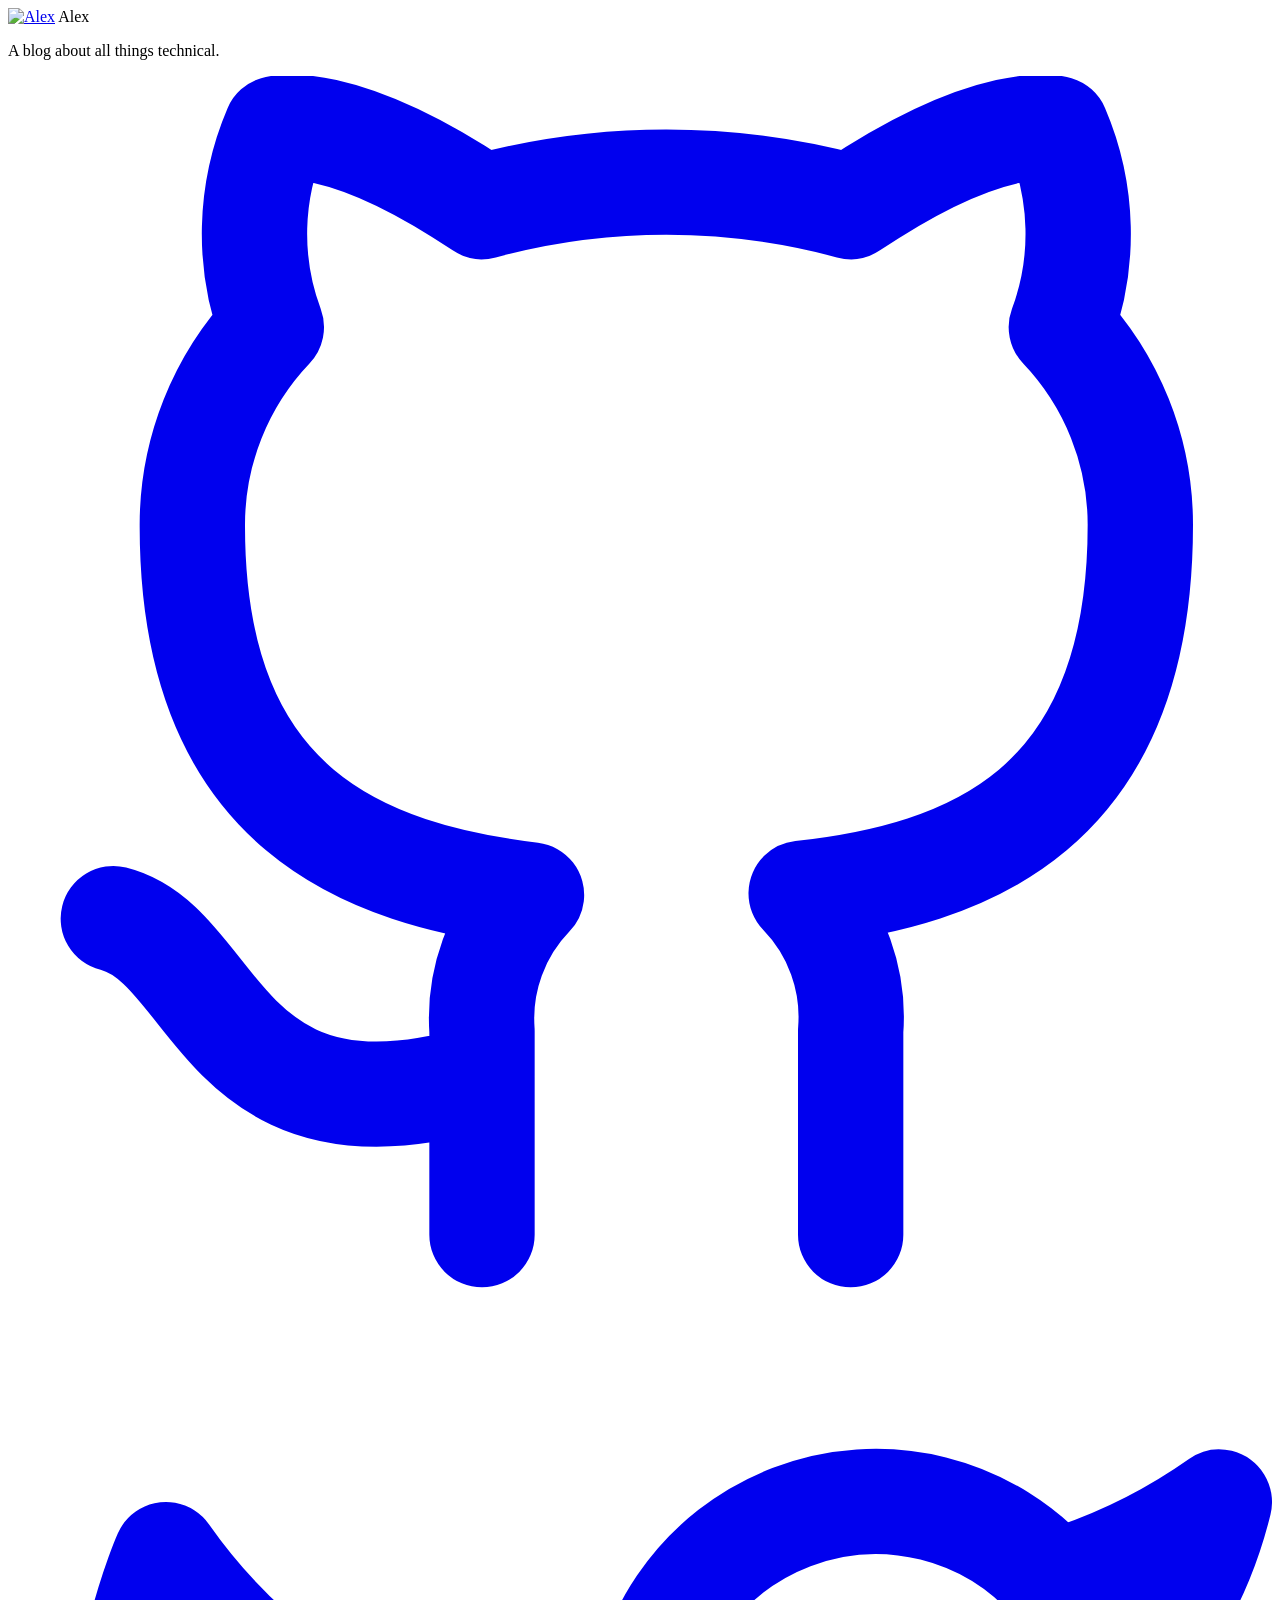
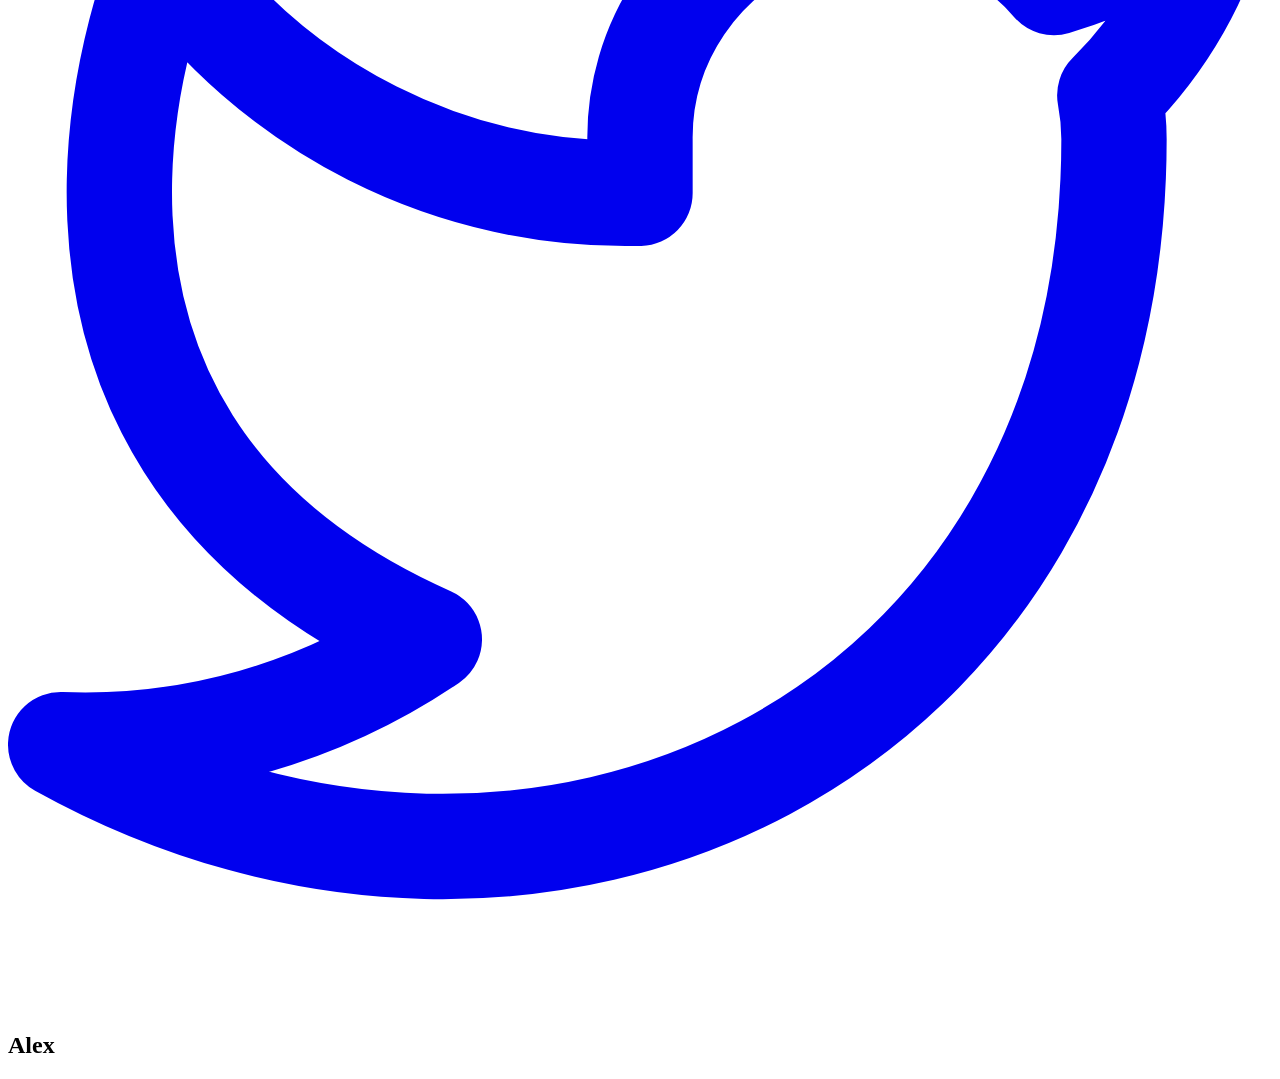
==== index.html @ f89ba3de "deploy: bad6c154f565869f0625f0997c9f96395656a5cb" ====
<!doctype html><html lang=en-us><head><title>Alex</title>
<link rel="shortcut icon" href=/favicon.ico><meta charset=utf-8><meta name=generator content="Hugo 0.136.2"><meta name=viewport content="width=device-width,initial-scale=1"><meta name=author content="Alex"><meta name=description content="A blog about all things technical."><link rel=stylesheet href=/content/css/main.min.5b1fcc8902588589c4767187402a3c29f8b8d7a6fdef6d9f8f77045bb0d14fee.css><link rel=alternate type=application/rss+xml href=https://alexandrahollins.github.io/content/index.xml title=Alex><meta name=twitter:card content="summary"><meta name=twitter:title content="Alex"><meta name=twitter:description content="A blog about all things technical."><meta property="og:url" content="https://alexandrahollins.github.io/content/"><meta property="og:site_name" content="Alex"><meta property="og:title" content="Alex"><meta property="og:description" content="A blog about all things technical."><meta property="og:locale" content="en_us"><meta property="og:type" content="website"></head><body><header class=app-header><a href=https://alexandrahollins.github.io/content/><img class=app-header-avatar src=/content/avatar.jpg alt=Alex></a>
<span class=app-header-title>Alex</span><p>A blog about all things technical.</p><div class=app-header-social><a href=https://github.com/... target=_blank rel="noreferrer noopener me"><svg class="icon icon-github" viewBox="0 0 24 24" fill="none" stroke="currentcolor" stroke-width="2" stroke-linecap="round" stroke-linejoin="round"><title>github</title><path d="M9 19c-5 1.5-5-2.5-7-3m14 6v-3.87a3.37 3.37.0 00-.94-2.61c3.14-.35 6.44-1.54 6.44-7A5.44 5.44.0 0020 4.77 5.07 5.07.0 0019.91 1S18.73.65 16 2.48a13.38 13.38.0 00-7 0C6.27.65 5.09 1 5.09 1A5.07 5.07.0 005 4.77 5.44 5.44.0 003.5 8.55c0 5.42 3.3 6.61 6.44 7A3.37 3.37.0 009 18.13V22"/></svg>
</a><a href=https://twitter.com/... target=_blank rel="noreferrer noopener me"><svg class="icon icon-twitter" viewBox="0 0 24 24" fill="none" stroke="currentcolor" stroke-width="2" stroke-linecap="round" stroke-linejoin="round"><title>twitter</title><path d="M23 3a10.9 10.9.0 01-3.14 1.53 4.48 4.48.0 00-7.86 3v1A10.66 10.66.0 013 4s-4 9 5 13a11.64 11.64.0 01-7 2c9 5 20 0 20-11.5a4.5 4.5.0 00-.08-.83A7.72 7.72.0 0023 3z"/></svg></a></div></header><main class=app-container><article><h1>Alex</h1><ul class=posts-list></ul></article></main></body></html>
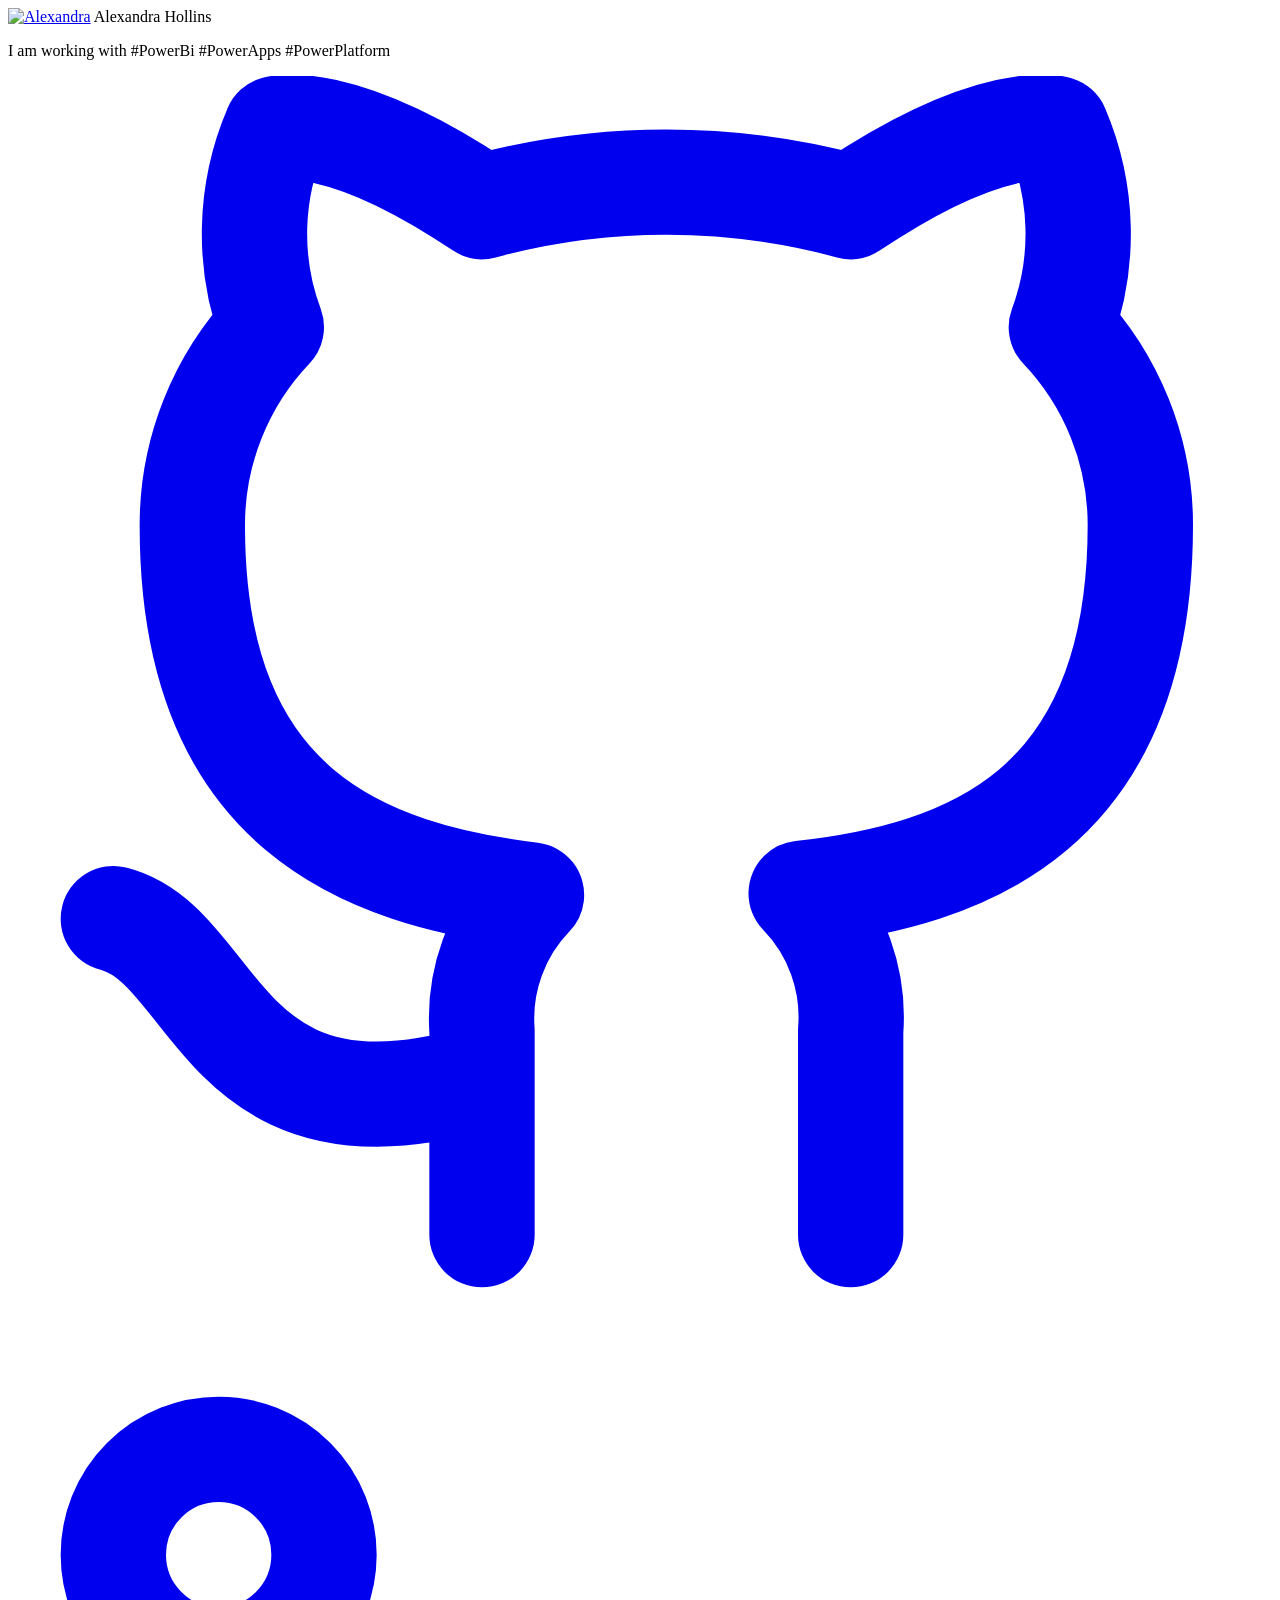
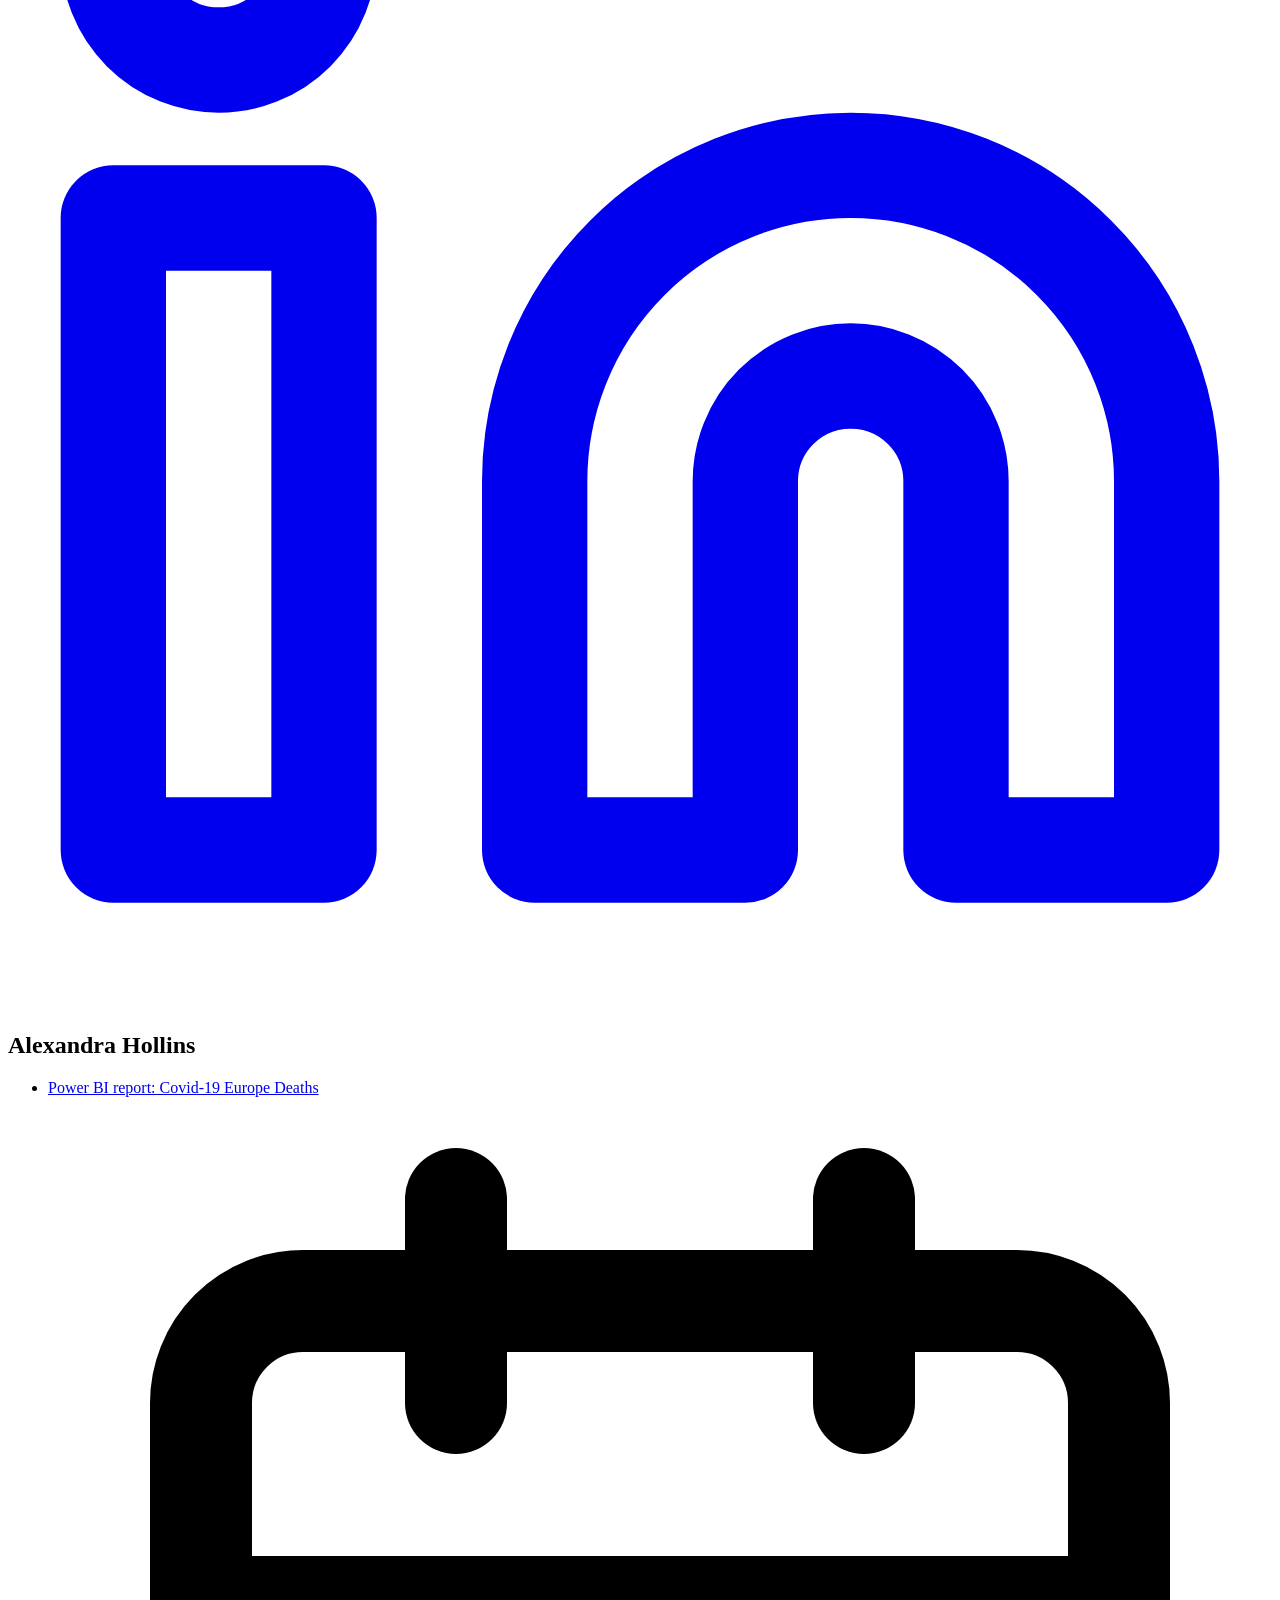
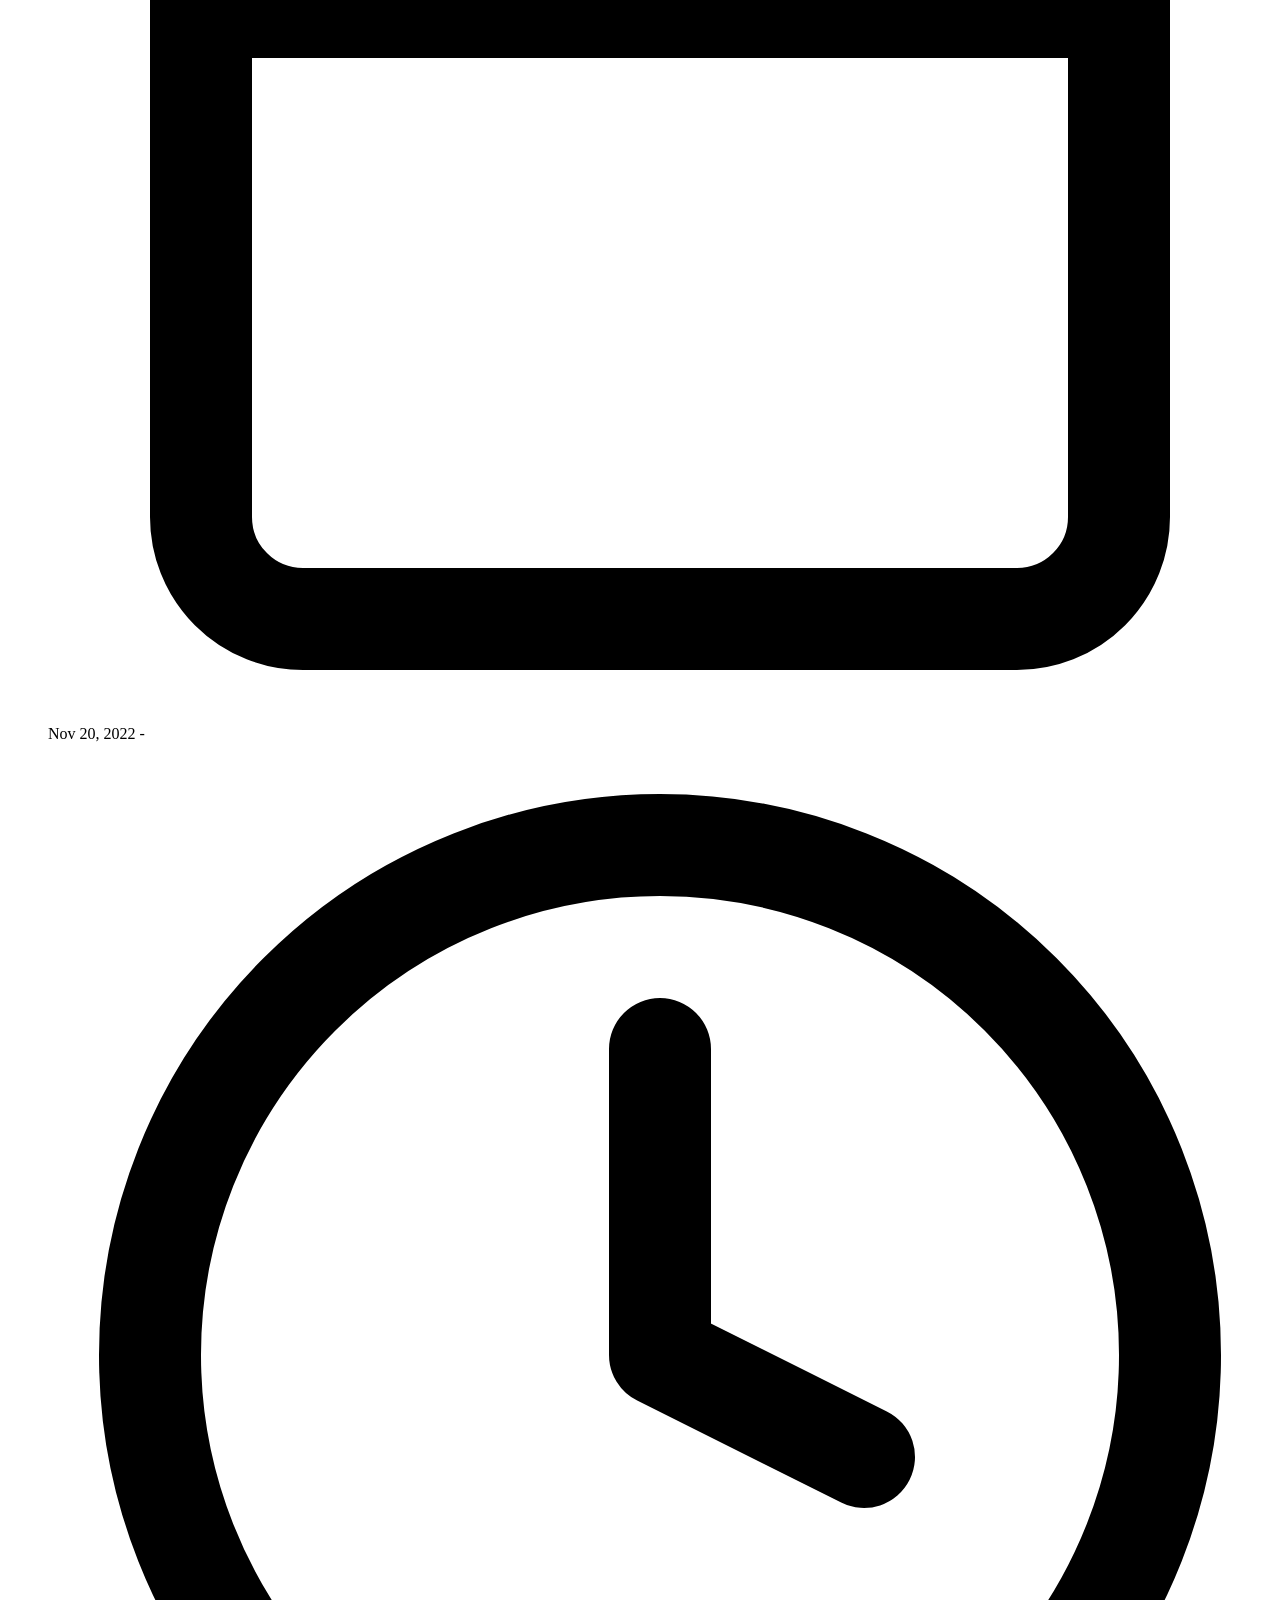
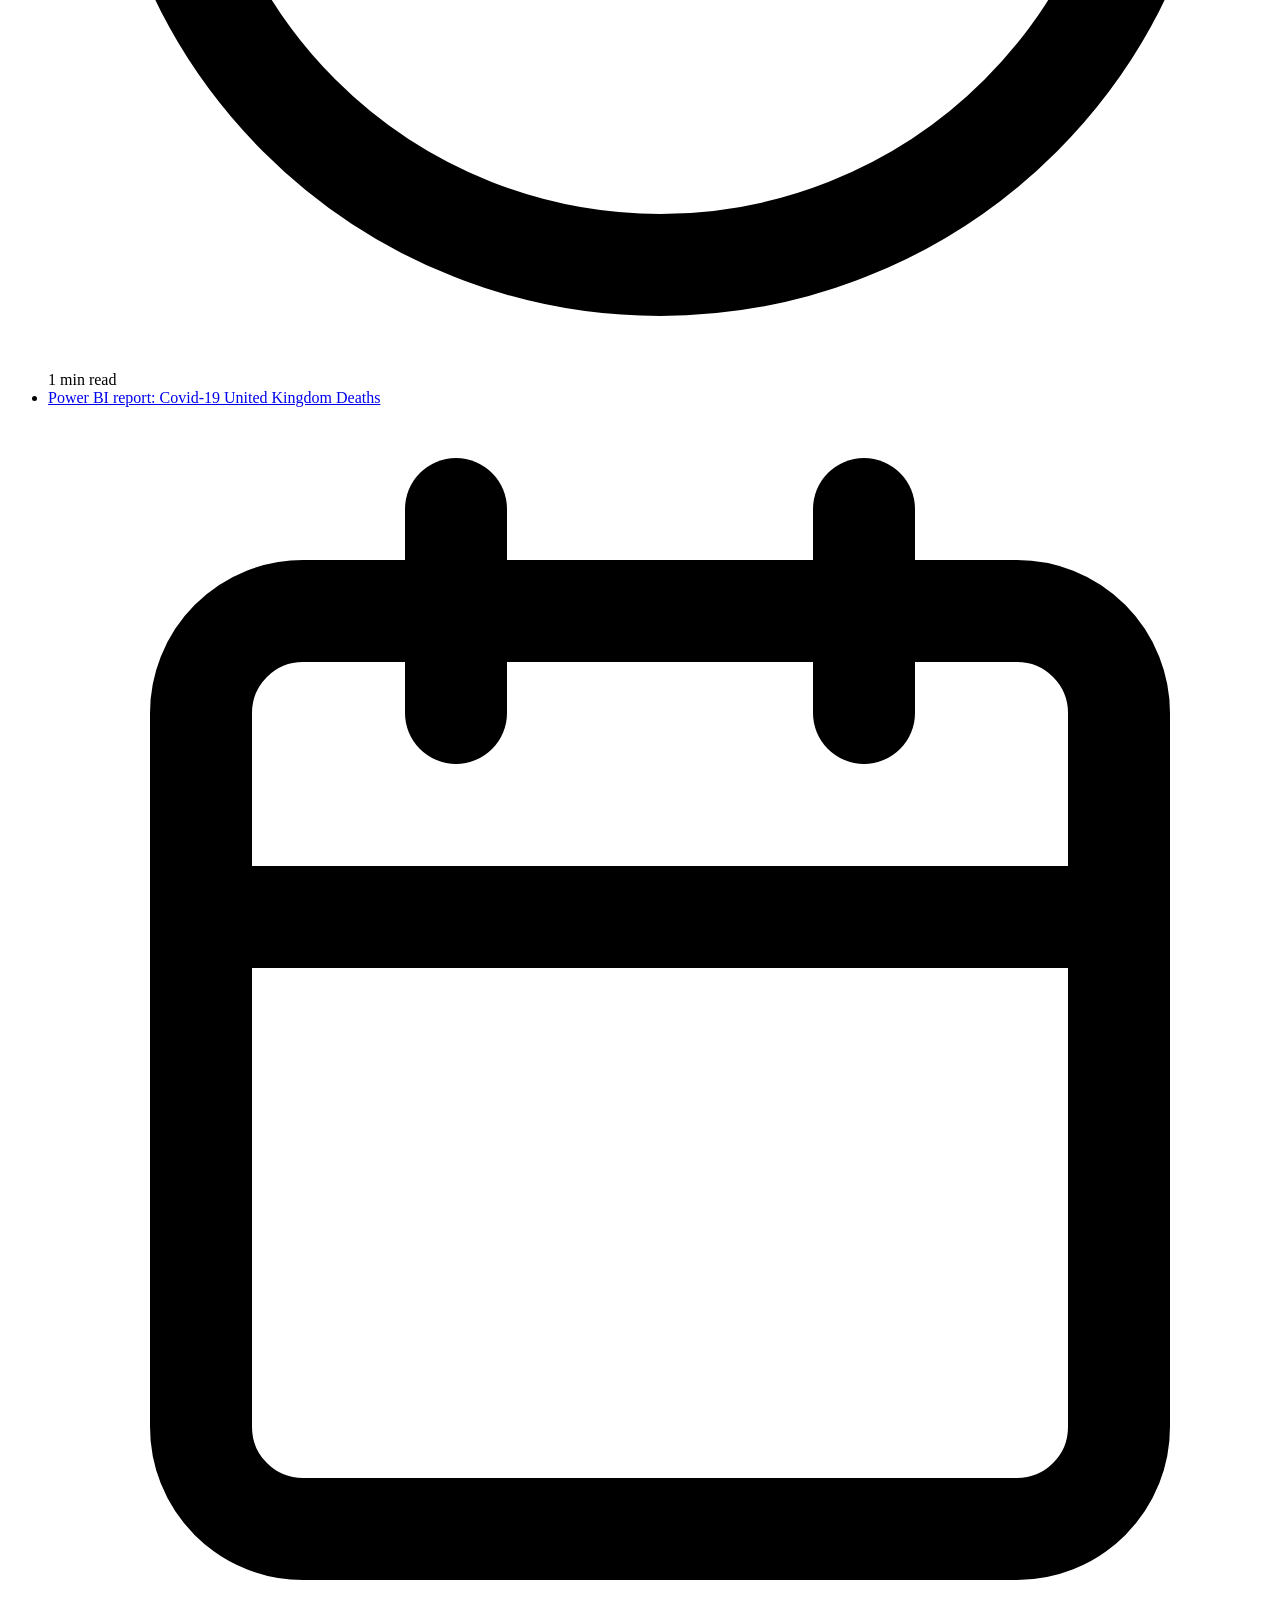
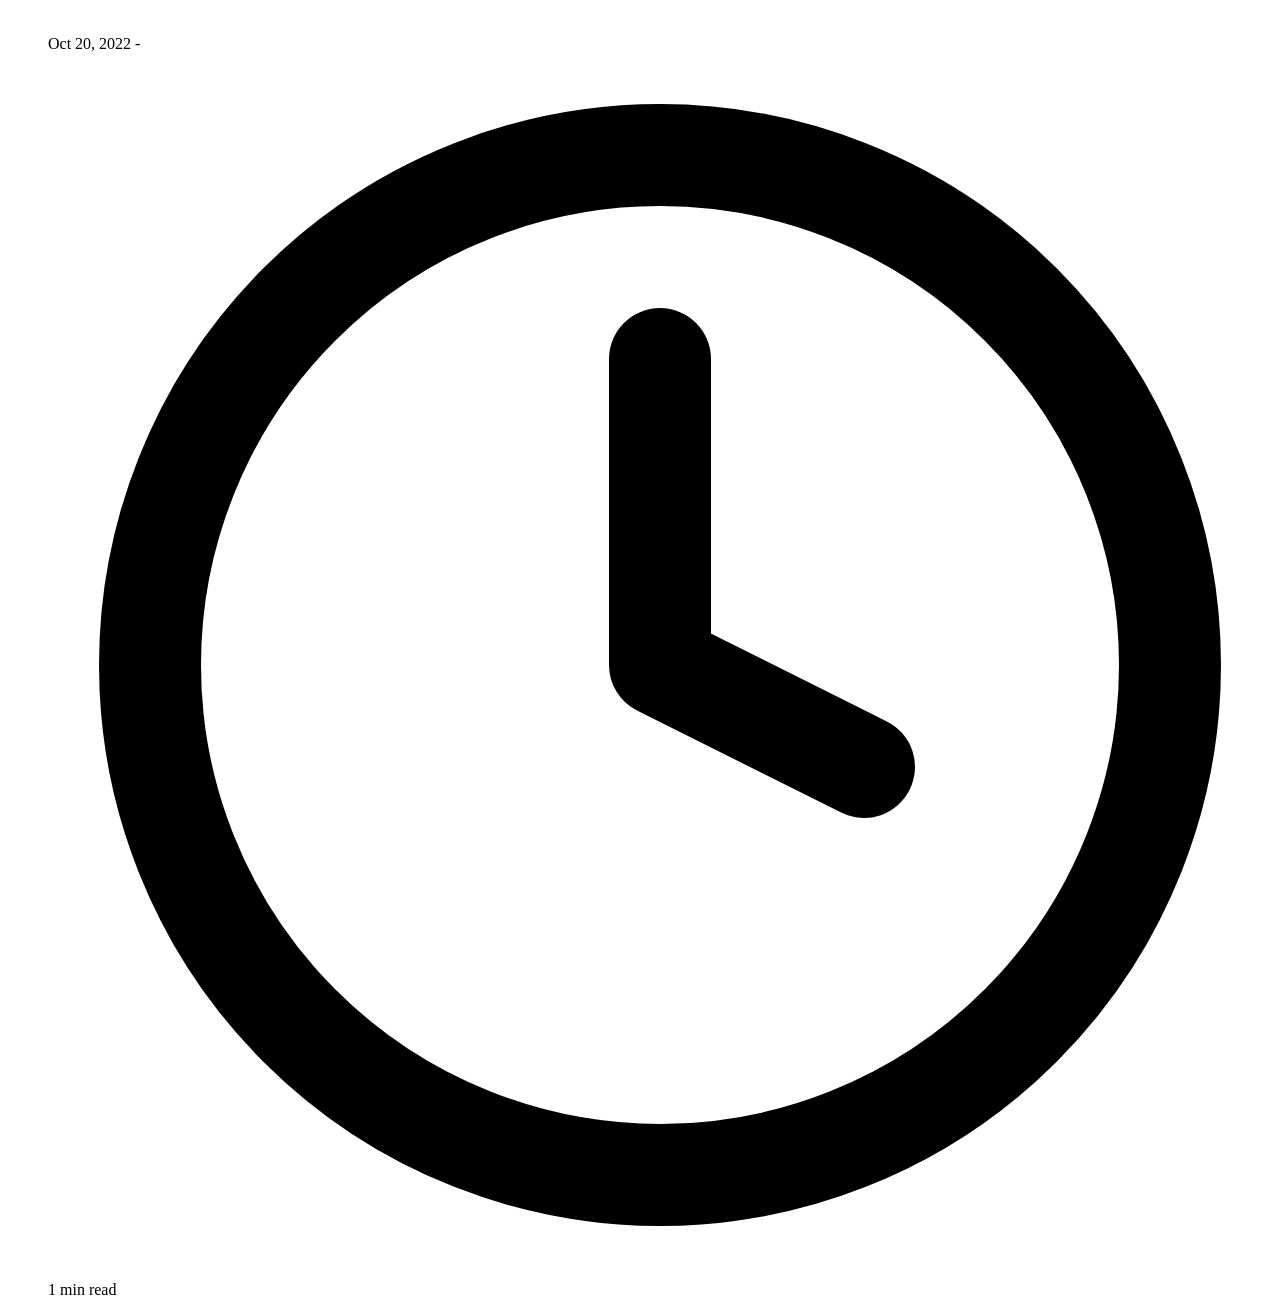
==== commit 5b049f59: "deploy: 8f6890117b2f3b64a6c7f6259308ec2621b435f8" ====
--- a/index.html
+++ b/index.html
@@ -1,4 +1,14 @@
-<!doctype html><html lang=en-us><head><title>Alex</title>
-<link rel="shortcut icon" href=/favicon.ico><meta charset=utf-8><meta name=generator content="Hugo 0.136.2"><meta name=viewport content="width=device-width,initial-scale=1"><meta name=author content="Alex"><meta name=description content="A blog about all things technical."><link rel=stylesheet href=/content/css/main.min.5b1fcc8902588589c4767187402a3c29f8b8d7a6fdef6d9f8f77045bb0d14fee.css><link rel=alternate type=application/rss+xml href=https://alexandrahollins.github.io/content/index.xml title=Alex><meta name=twitter:card content="summary"><meta name=twitter:title content="Alex"><meta name=twitter:description content="A blog about all things technical."><meta property="og:url" content="https://alexandrahollins.github.io/content/"><meta property="og:site_name" content="Alex"><meta property="og:title" content="Alex"><meta property="og:description" content="A blog about all things technical."><meta property="og:locale" content="en_us"><meta property="og:type" content="website"></head><body><header class=app-header><a href=https://alexandrahollins.github.io/content/><img class=app-header-avatar src=/content/avatar.jpg alt=Alex></a>
-<span class=app-header-title>Alex</span><p>A blog about all things technical.</p><div class=app-header-social><a href=https://github.com/... target=_blank rel="noreferrer noopener me"><svg class="icon icon-github" viewBox="0 0 24 24" fill="none" stroke="currentcolor" stroke-width="2" stroke-linecap="round" stroke-linejoin="round"><title>github</title><path d="M9 19c-5 1.5-5-2.5-7-3m14 6v-3.87a3.37 3.37.0 00-.94-2.61c3.14-.35 6.44-1.54 6.44-7A5.44 5.44.0 0020 4.77 5.07 5.07.0 0019.91 1S18.73.65 16 2.48a13.38 13.38.0 00-7 0C6.27.65 5.09 1 5.09 1A5.07 5.07.0 005 4.77 5.44 5.44.0 003.5 8.55c0 5.42 3.3 6.61 6.44 7A3.37 3.37.0 009 18.13V22"/></svg>
-</a><a href=https://twitter.com/... target=_blank rel="noreferrer noopener me"><svg class="icon icon-twitter" viewBox="0 0 24 24" fill="none" stroke="currentcolor" stroke-width="2" stroke-linecap="round" stroke-linejoin="round"><title>twitter</title><path d="M23 3a10.9 10.9.0 01-3.14 1.53 4.48 4.48.0 00-7.86 3v1A10.66 10.66.0 013 4s-4 9 5 13a11.64 11.64.0 01-7 2c9 5 20 0 20-11.5a4.5 4.5.0 00-.08-.83A7.72 7.72.0 0023 3z"/></svg></a></div></header><main class=app-container><article><h1>Alex</h1><ul class=posts-list></ul></article></main></body></html>+<!doctype html><html lang=en-us><head><title>Alexandra Hollins</title>
+<link rel="shortcut icon" href=/favicon.ico><meta charset=utf-8><meta name=generator content="Hugo 0.136.2"><meta name=viewport content="width=device-width,initial-scale=1"><meta name=author content="Alexandra"><meta name=description content="I am working with #PowerBi #PowerApps #PowerPlatform"><link rel=stylesheet href=/content/css/main.min.814f34e6361ce3e603f9ebaa583e56c276f2dcf29e038c63b391ed5077946659.css><link rel=alternate type=application/rss+xml href=https://alexandrahollins.github.io/content/index.xml title="Alexandra Hollins"><meta name=twitter:card content="summary"><meta name=twitter:title content="Alexandra Hollins"><meta name=twitter:description content="I am working with #PowerBi #PowerApps #PowerPlatform"><meta property="og:url" content="https://alexandrahollins.github.io/content/"><meta property="og:site_name" content="Alexandra Hollins"><meta property="og:title" content="Alexandra Hollins"><meta property="og:description" content="I am working with #PowerBi #PowerApps #PowerPlatform"><meta property="og:locale" content="en_us"><meta property="og:type" content="website"></head><body><header class=app-header><a href=https://alexandrahollins.github.io/content/><img class=app-header-avatar src=/content/avatar%20profile%20photo.png alt=Alexandra></a>
+<span class=app-header-title>Alexandra Hollins</span><p>I am working with #PowerBi #PowerApps #PowerPlatform</p><div class=app-header-social><a href=https://github.com/alexandrahollins target=_blank rel="noreferrer noopener me"><svg class="icon icon-github" viewBox="0 0 24 24" fill="none" stroke="currentcolor" stroke-width="2" stroke-linecap="round" stroke-linejoin="round"><title>github</title><path d="M9 19c-5 1.5-5-2.5-7-3m14 6v-3.87a3.37 3.37.0 00-.94-2.61c3.14-.35 6.44-1.54 6.44-7A5.44 5.44.0 0020 4.77 5.07 5.07.0 0019.91 1S18.73.65 16 2.48a13.38 13.38.0 00-7 0C6.27.65 5.09 1 5.09 1A5.07 5.07.0 005 4.77 5.44 5.44.0 003.5 8.55c0 5.42 3.3 6.61 6.44 7A3.37 3.37.0 009 18.13V22"/></svg>
+</a><a href=https://www.linkedin.com/in/alexandrahollins/ target=_blank rel="noreferrer noopener me"><svg class="icon icon-linkedin" viewBox="0 0 24 24" fill="none" stroke="currentcolor" stroke-width="2" stroke-linecap="round" stroke-linejoin="round"><title>linkedin</title><path d="M16 8a6 6 0 016 6v7h-4v-7a2 2 0 00-2-2 2 2 0 00-2 2v7h-4v-7a6 6 0 016-6z"/><rect x="2" y="9" width="4" height="12"/><circle cx="4" cy="4" r="2"/></svg></a></div></header><main class=app-container><article><h1>Alexandra Hollins</h1><ul class=posts-list><li class=posts-list-item><a class=posts-list-item-title href=https://alexandrahollins.github.io/content/posts/02-power-bi-report-covid-19-europe-deaths/>Power BI report: Covid-19 Europe Deaths</a>
+<span class=posts-list-item-description><svg class="icon icon-calendar" viewBox="0 0 24 24" fill="none" stroke="currentcolor" stroke-width="2" stroke-linecap="round" stroke-linejoin="round"><title>calendar</title><rect x="3" y="4" width="18" height="18" rx="2" ry="2"/><line x1="16" y1="2" x2="16" y2="6"/><line x1="8" y1="2" x2="8" y2="6"/><line x1="3" y1="10" x2="21" y2="10"/></svg>
+Nov 20, 2022
+<span class=posts-list-item-separator>-</span>
+<svg class="icon icon-clock" viewBox="0 0 24 24" fill="none" stroke="currentcolor" stroke-width="2" stroke-linecap="round" stroke-linejoin="round"><title>clock</title><circle cx="12" cy="12" r="10"/><polyline points="12 6 12 12 16 14"/></svg>
+1 min read</span></li><li class=posts-list-item><a class=posts-list-item-title href=https://alexandrahollins.github.io/content/posts/01-power-bi-report-covid-19-united-kingdom-deaths/>Power BI report: Covid-19 United Kingdom Deaths</a>
+<span class=posts-list-item-description><svg class="icon icon-calendar" viewBox="0 0 24 24" fill="none" stroke="currentcolor" stroke-width="2" stroke-linecap="round" stroke-linejoin="round"><title>calendar</title><rect x="3" y="4" width="18" height="18" rx="2" ry="2"/><line x1="16" y1="2" x2="16" y2="6"/><line x1="8" y1="2" x2="8" y2="6"/><line x1="3" y1="10" x2="21" y2="10"/></svg>
+Oct 20, 2022
+<span class=posts-list-item-separator>-</span>
+<svg class="icon icon-clock" viewBox="0 0 24 24" fill="none" stroke="currentcolor" stroke-width="2" stroke-linecap="round" stroke-linejoin="round"><title>clock</title><circle cx="12" cy="12" r="10"/><polyline points="12 6 12 12 16 14"/></svg>
+1 min read</span></li></ul></article></main></body></html>
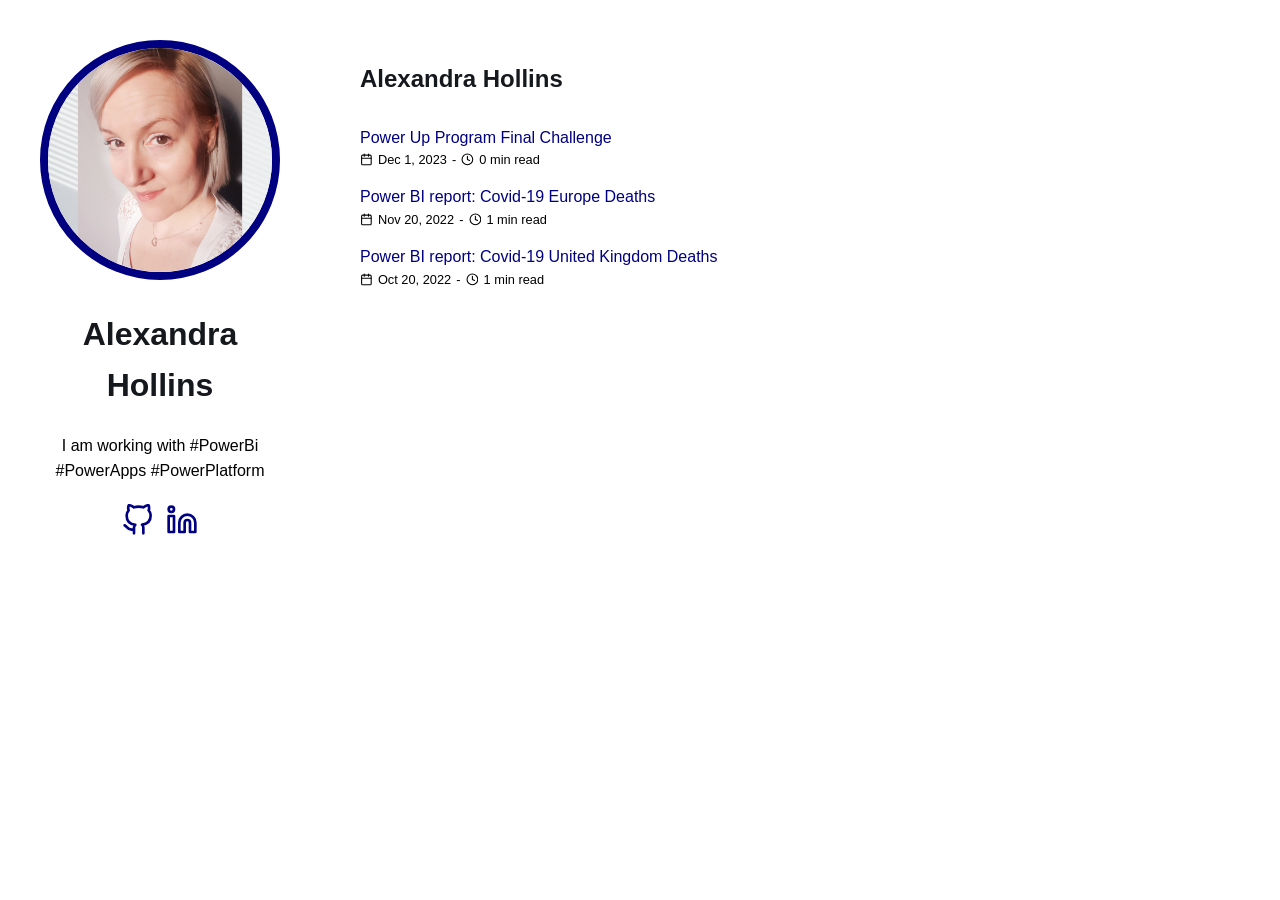
==== commit 72da475c: "deploy: f68b3211b01b42842164ae275277d13b1c09c100" ====
--- a/index.html
+++ b/index.html
@@ -1,12 +1,17 @@
 <!doctype html><html lang=en-us><head><title>Alexandra Hollins</title>
-<link rel="shortcut icon" href=/favicon.ico><meta charset=utf-8><meta name=generator content="Hugo 0.136.2"><meta name=viewport content="width=device-width,initial-scale=1"><meta name=author content="Alexandra"><meta name=description content="I am working with #PowerBi #PowerApps #PowerPlatform"><link rel=stylesheet href=/content/css/main.min.814f34e6361ce3e603f9ebaa583e56c276f2dcf29e038c63b391ed5077946659.css><link rel=alternate type=application/rss+xml href=https://alexandrahollins.github.io/content/index.xml title="Alexandra Hollins"><meta name=twitter:card content="summary"><meta name=twitter:title content="Alexandra Hollins"><meta name=twitter:description content="I am working with #PowerBi #PowerApps #PowerPlatform"><meta property="og:url" content="https://alexandrahollins.github.io/content/"><meta property="og:site_name" content="Alexandra Hollins"><meta property="og:title" content="Alexandra Hollins"><meta property="og:description" content="I am working with #PowerBi #PowerApps #PowerPlatform"><meta property="og:locale" content="en_us"><meta property="og:type" content="website"></head><body><header class=app-header><a href=https://alexandrahollins.github.io/content/><img class=app-header-avatar src=/content/avatar%20profile%20photo.png alt=Alexandra></a>
+<link rel="shortcut icon" href=/favicon.ico><meta charset=utf-8><meta name=generator content="Hugo 0.136.2"><meta name=viewport content="width=device-width,initial-scale=1"><meta name=author content="Alexandra"><meta name=description content="I am working with #PowerBi #PowerApps #PowerPlatform"><link rel=stylesheet href=/css/main.min.7941b1f2ca80e45306a956725f062b905b479923d307d8981dcb954a80700f4e.css><link rel=alternate type=application/rss+xml href=https://alexandra.hollins.io/index.xml title="Alexandra Hollins"><meta name=twitter:card content="summary"><meta name=twitter:title content="Alexandra Hollins"><meta name=twitter:description content="I am working with #PowerBi #PowerApps #PowerPlatform"><meta property="og:url" content="https://alexandra.hollins.io/"><meta property="og:site_name" content="Alexandra Hollins"><meta property="og:title" content="Alexandra Hollins"><meta property="og:description" content="I am working with #PowerBi #PowerApps #PowerPlatform"><meta property="og:locale" content="en_us"><meta property="og:type" content="website"></head><body><header class=app-header><a href=https://alexandra.hollins.io/><img class=app-header-avatar src=/avatar%20profile%20photo.png alt=Alexandra></a>
 <span class=app-header-title>Alexandra Hollins</span><p>I am working with #PowerBi #PowerApps #PowerPlatform</p><div class=app-header-social><a href=https://github.com/alexandrahollins target=_blank rel="noreferrer noopener me"><svg class="icon icon-github" viewBox="0 0 24 24" fill="none" stroke="currentcolor" stroke-width="2" stroke-linecap="round" stroke-linejoin="round"><title>github</title><path d="M9 19c-5 1.5-5-2.5-7-3m14 6v-3.87a3.37 3.37.0 00-.94-2.61c3.14-.35 6.44-1.54 6.44-7A5.44 5.44.0 0020 4.77 5.07 5.07.0 0019.91 1S18.73.65 16 2.48a13.38 13.38.0 00-7 0C6.27.65 5.09 1 5.09 1A5.07 5.07.0 005 4.77 5.44 5.44.0 003.5 8.55c0 5.42 3.3 6.61 6.44 7A3.37 3.37.0 009 18.13V22"/></svg>
-</a><a href=https://www.linkedin.com/in/alexandrahollins/ target=_blank rel="noreferrer noopener me"><svg class="icon icon-linkedin" viewBox="0 0 24 24" fill="none" stroke="currentcolor" stroke-width="2" stroke-linecap="round" stroke-linejoin="round"><title>linkedin</title><path d="M16 8a6 6 0 016 6v7h-4v-7a2 2 0 00-2-2 2 2 0 00-2 2v7h-4v-7a6 6 0 016-6z"/><rect x="2" y="9" width="4" height="12"/><circle cx="4" cy="4" r="2"/></svg></a></div></header><main class=app-container><article><h1>Alexandra Hollins</h1><ul class=posts-list><li class=posts-list-item><a class=posts-list-item-title href=https://alexandrahollins.github.io/content/posts/02-power-bi-report-covid-19-europe-deaths/>Power BI report: Covid-19 Europe Deaths</a>
+</a><a href=https://www.linkedin.com/in/alexandrahollins/ target=_blank rel="noreferrer noopener me"><svg class="icon icon-linkedin" viewBox="0 0 24 24" fill="none" stroke="currentcolor" stroke-width="2" stroke-linecap="round" stroke-linejoin="round"><title>linkedin</title><path d="M16 8a6 6 0 016 6v7h-4v-7a2 2 0 00-2-2 2 2 0 00-2 2v7h-4v-7a6 6 0 016-6z"/><rect x="2" y="9" width="4" height="12"/><circle cx="4" cy="4" r="2"/></svg></a></div></header><main class=app-container><article><h1>Alexandra Hollins</h1><ul class=posts-list><li class=posts-list-item><a class=posts-list-item-title href=https://alexandra.hollins.io/posts/03-power-up-program-final-challenge/>Power Up Program Final Challenge</a>
+<span class=posts-list-item-description><svg class="icon icon-calendar" viewBox="0 0 24 24" fill="none" stroke="currentcolor" stroke-width="2" stroke-linecap="round" stroke-linejoin="round"><title>calendar</title><rect x="3" y="4" width="18" height="18" rx="2" ry="2"/><line x1="16" y1="2" x2="16" y2="6"/><line x1="8" y1="2" x2="8" y2="6"/><line x1="3" y1="10" x2="21" y2="10"/></svg>
+Dec 1, 2023
+<span class=posts-list-item-separator>-</span>
+<svg class="icon icon-clock" viewBox="0 0 24 24" fill="none" stroke="currentcolor" stroke-width="2" stroke-linecap="round" stroke-linejoin="round"><title>clock</title><circle cx="12" cy="12" r="10"/><polyline points="12 6 12 12 16 14"/></svg>
+0 min read</span></li><li class=posts-list-item><a class=posts-list-item-title href=https://alexandra.hollins.io/posts/02-power-bi-report-covid-19-europe-deaths/>Power BI report: Covid-19 Europe Deaths</a>
 <span class=posts-list-item-description><svg class="icon icon-calendar" viewBox="0 0 24 24" fill="none" stroke="currentcolor" stroke-width="2" stroke-linecap="round" stroke-linejoin="round"><title>calendar</title><rect x="3" y="4" width="18" height="18" rx="2" ry="2"/><line x1="16" y1="2" x2="16" y2="6"/><line x1="8" y1="2" x2="8" y2="6"/><line x1="3" y1="10" x2="21" y2="10"/></svg>
 Nov 20, 2022
 <span class=posts-list-item-separator>-</span>
 <svg class="icon icon-clock" viewBox="0 0 24 24" fill="none" stroke="currentcolor" stroke-width="2" stroke-linecap="round" stroke-linejoin="round"><title>clock</title><circle cx="12" cy="12" r="10"/><polyline points="12 6 12 12 16 14"/></svg>
-1 min read</span></li><li class=posts-list-item><a class=posts-list-item-title href=https://alexandrahollins.github.io/content/posts/01-power-bi-report-covid-19-united-kingdom-deaths/>Power BI report: Covid-19 United Kingdom Deaths</a>
+1 min read</span></li><li class=posts-list-item><a class=posts-list-item-title href=https://alexandra.hollins.io/posts/01-power-bi-report-covid-19-united-kingdom-deaths/>Power BI report: Covid-19 United Kingdom Deaths</a>
 <span class=posts-list-item-description><svg class="icon icon-calendar" viewBox="0 0 24 24" fill="none" stroke="currentcolor" stroke-width="2" stroke-linecap="round" stroke-linejoin="round"><title>calendar</title><rect x="3" y="4" width="18" height="18" rx="2" ry="2"/><line x1="16" y1="2" x2="16" y2="6"/><line x1="8" y1="2" x2="8" y2="6"/><line x1="3" y1="10" x2="21" y2="10"/></svg>
 Oct 20, 2022
 <span class=posts-list-item-separator>-</span>
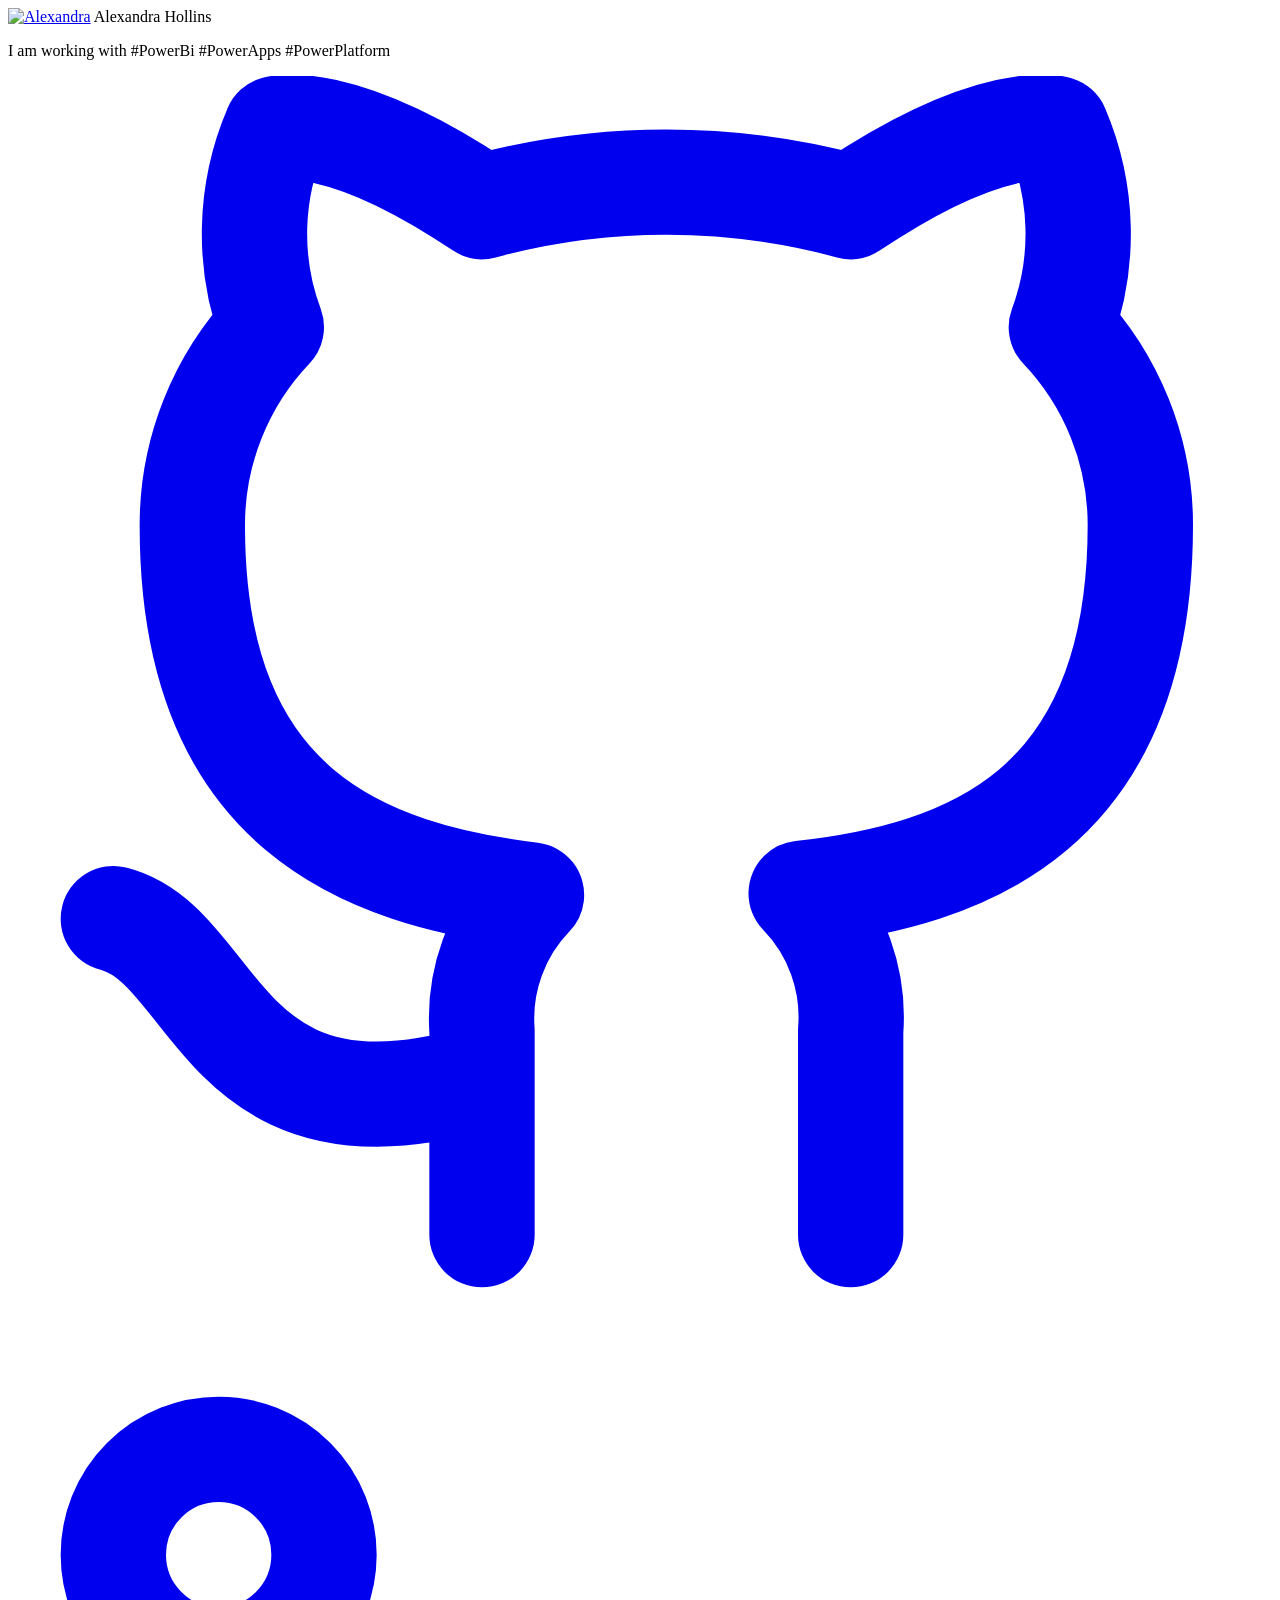
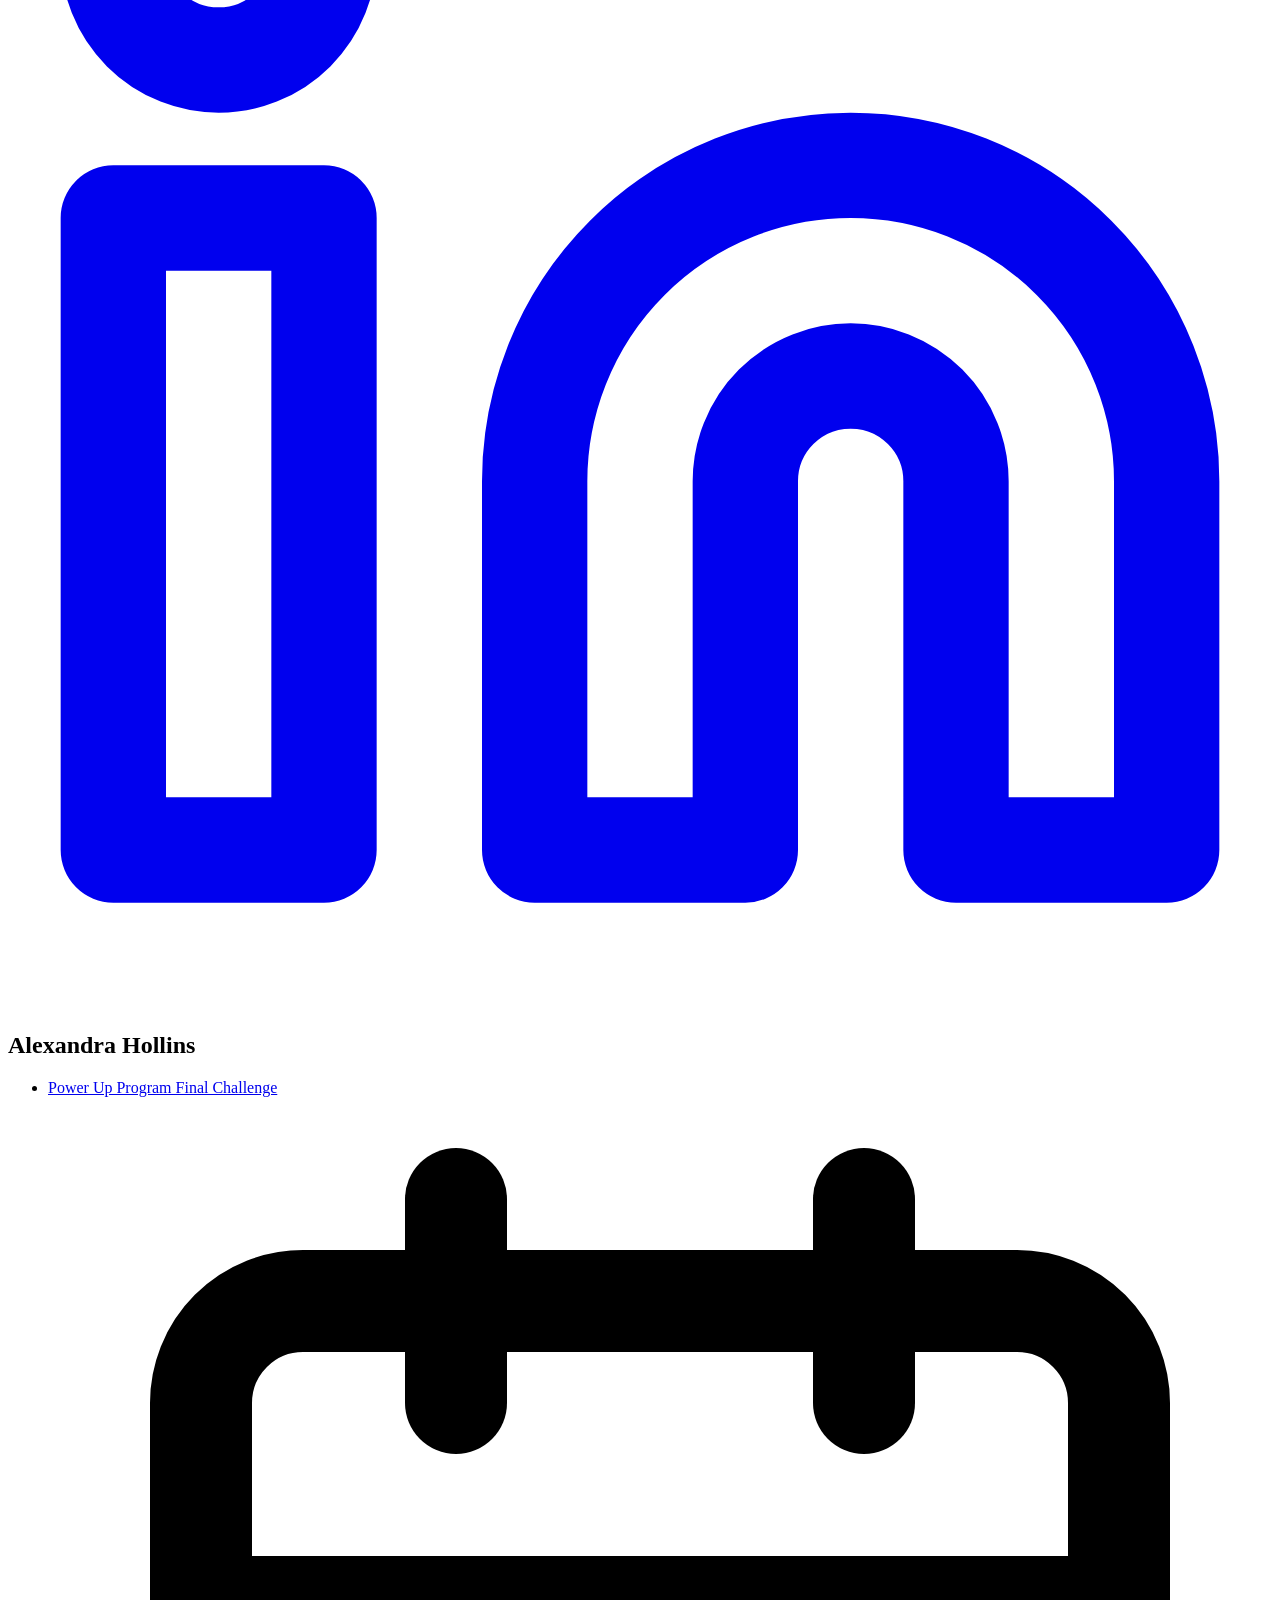
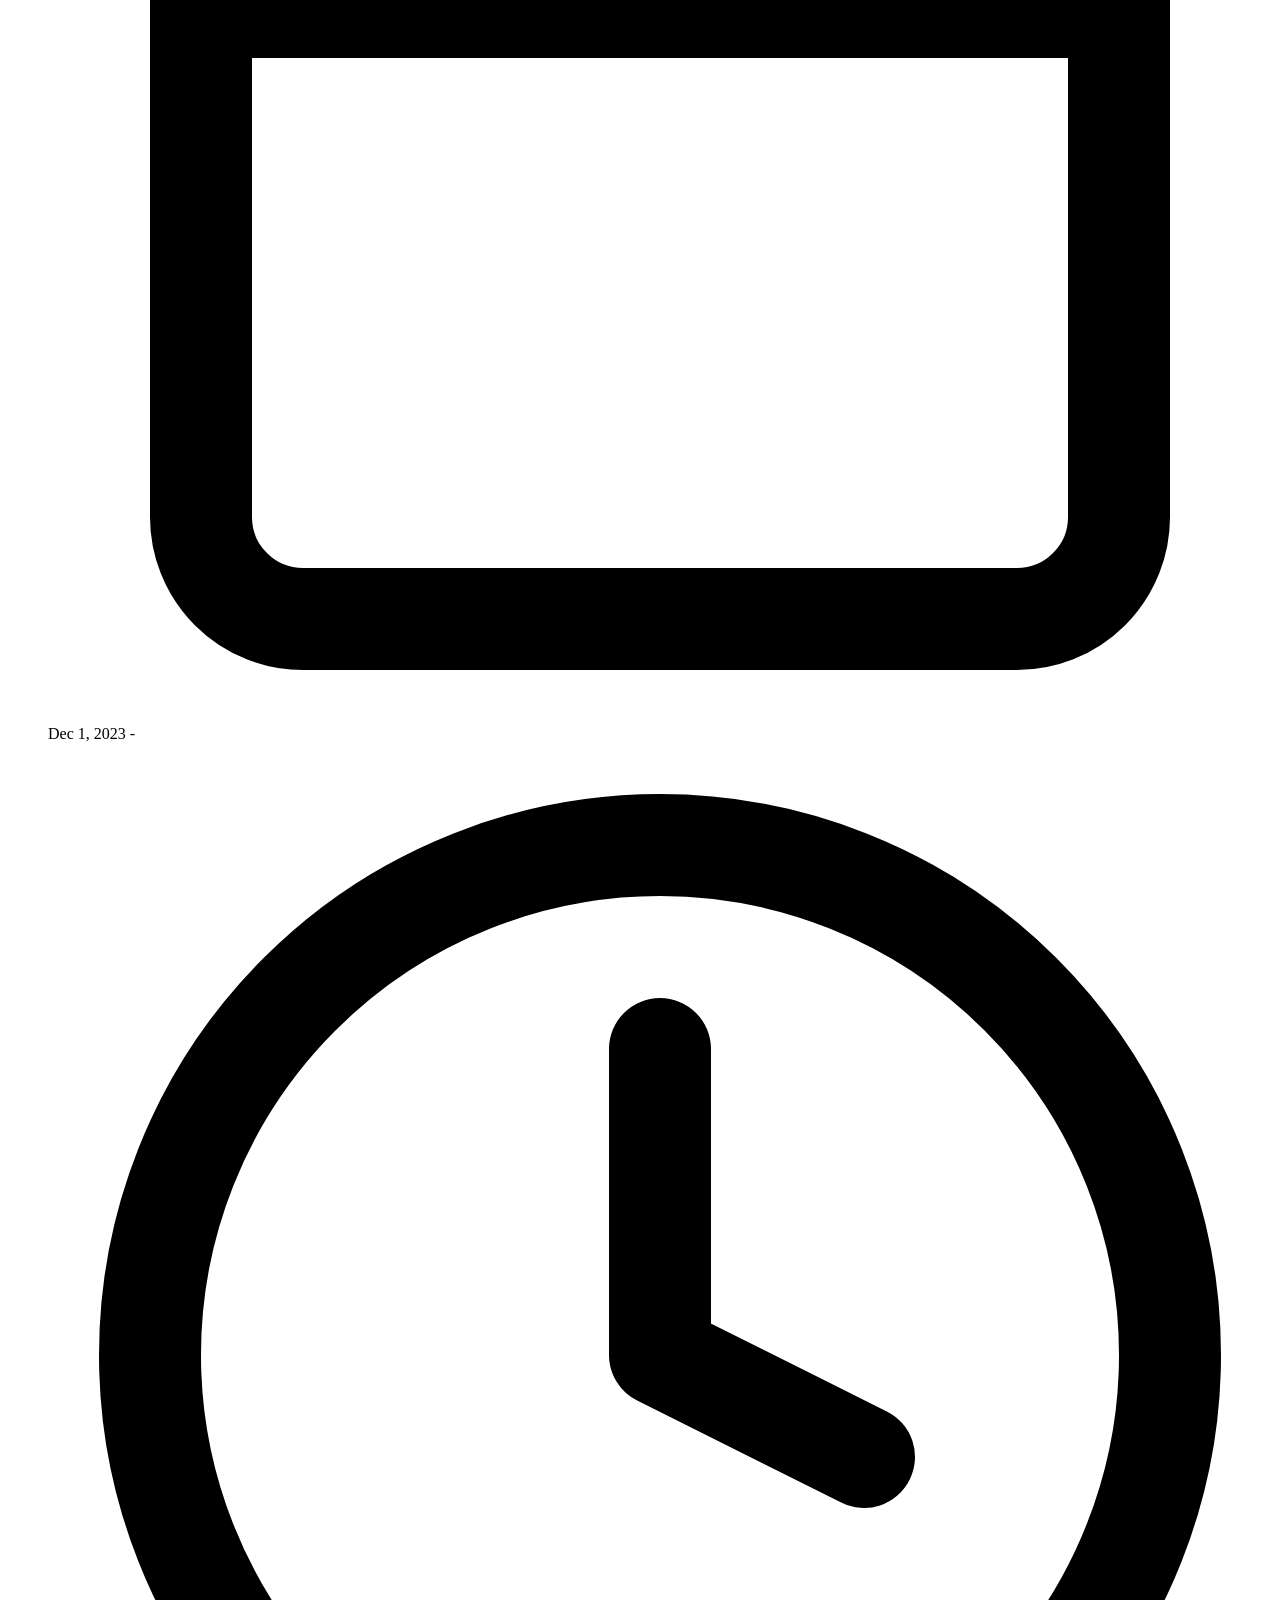
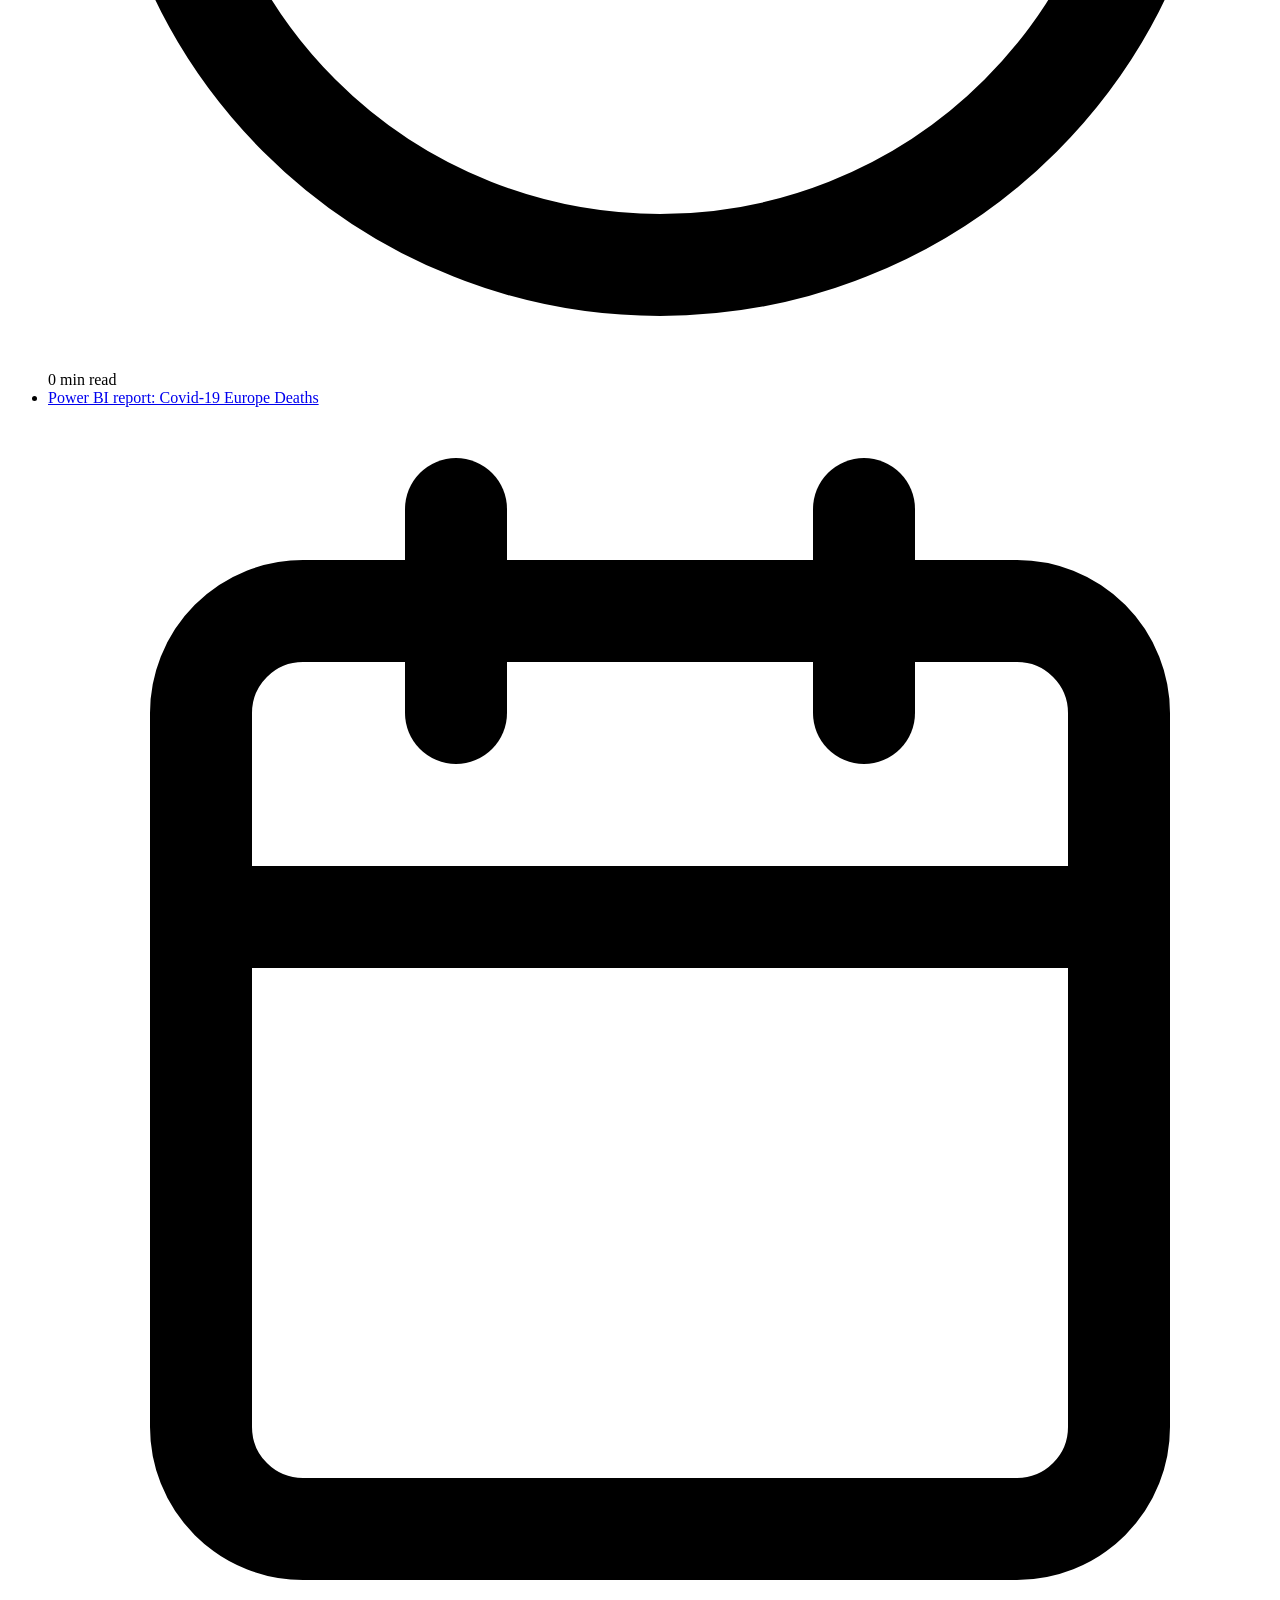
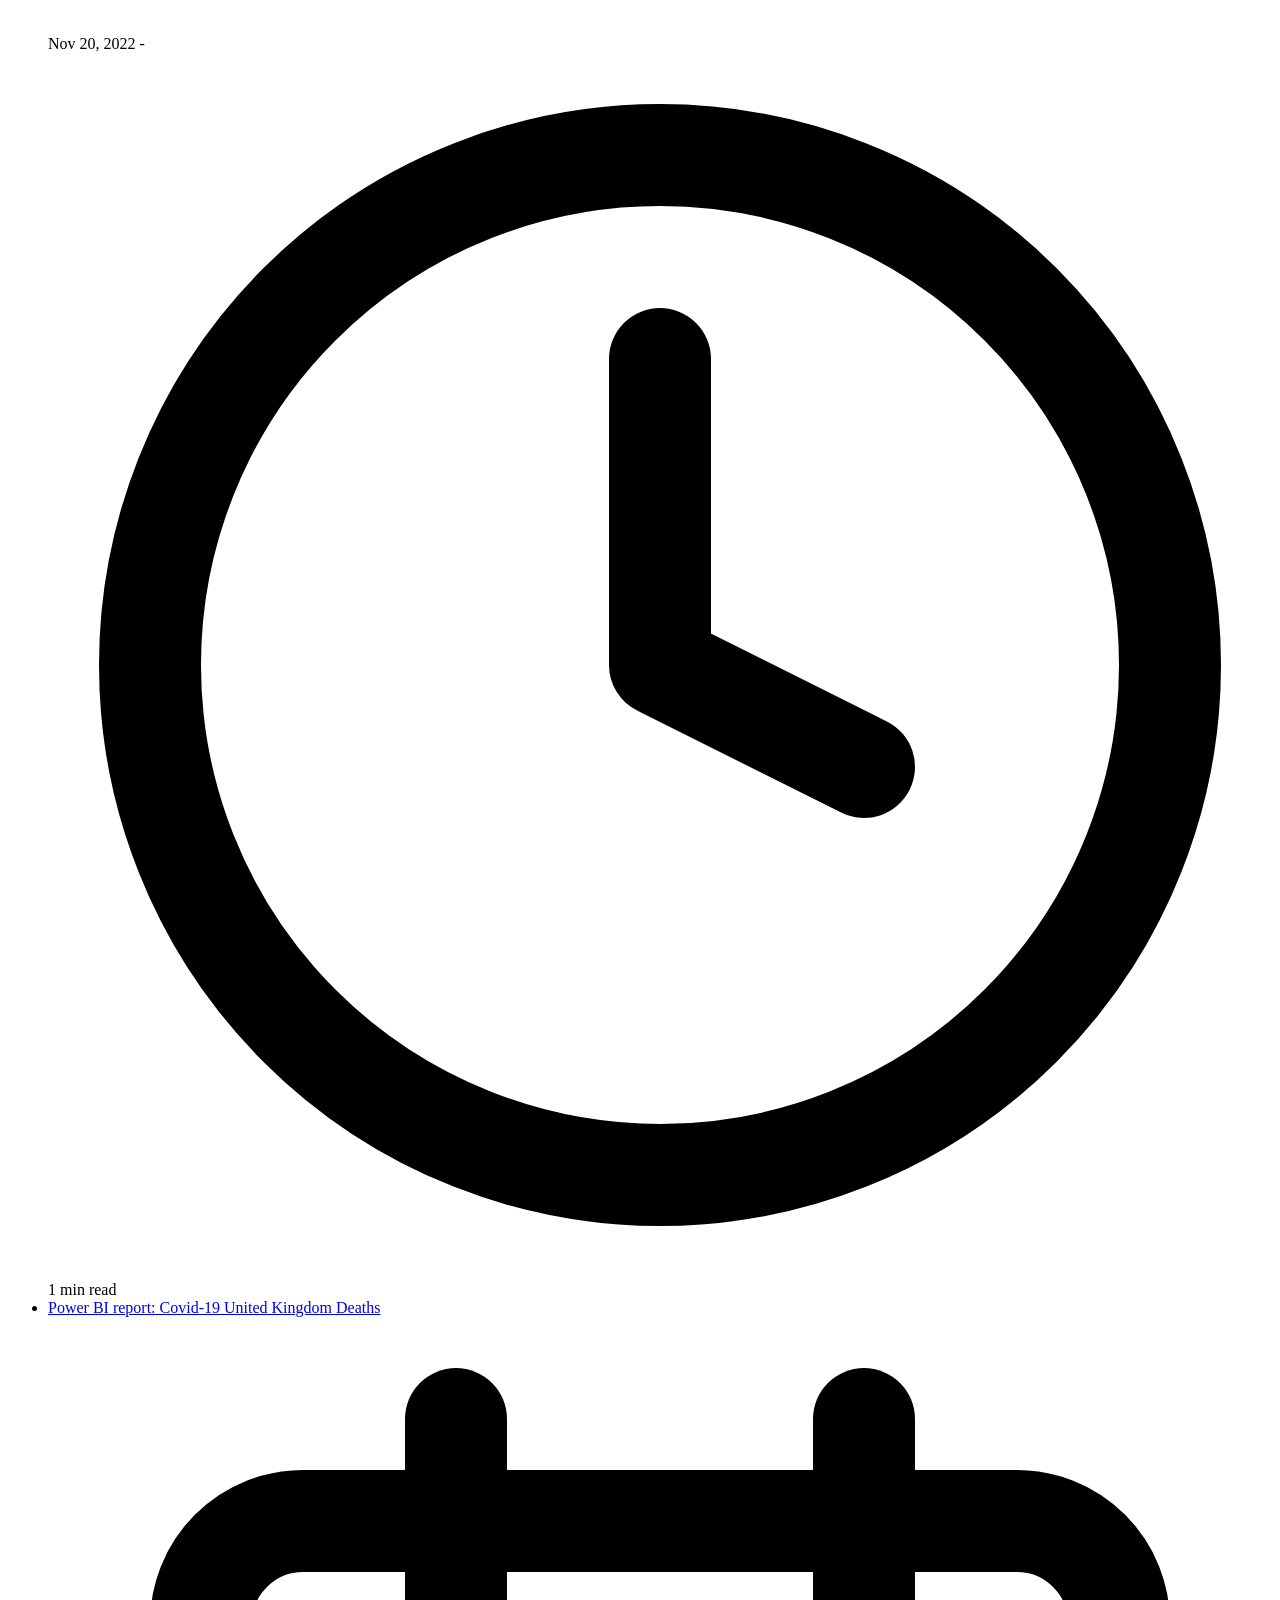
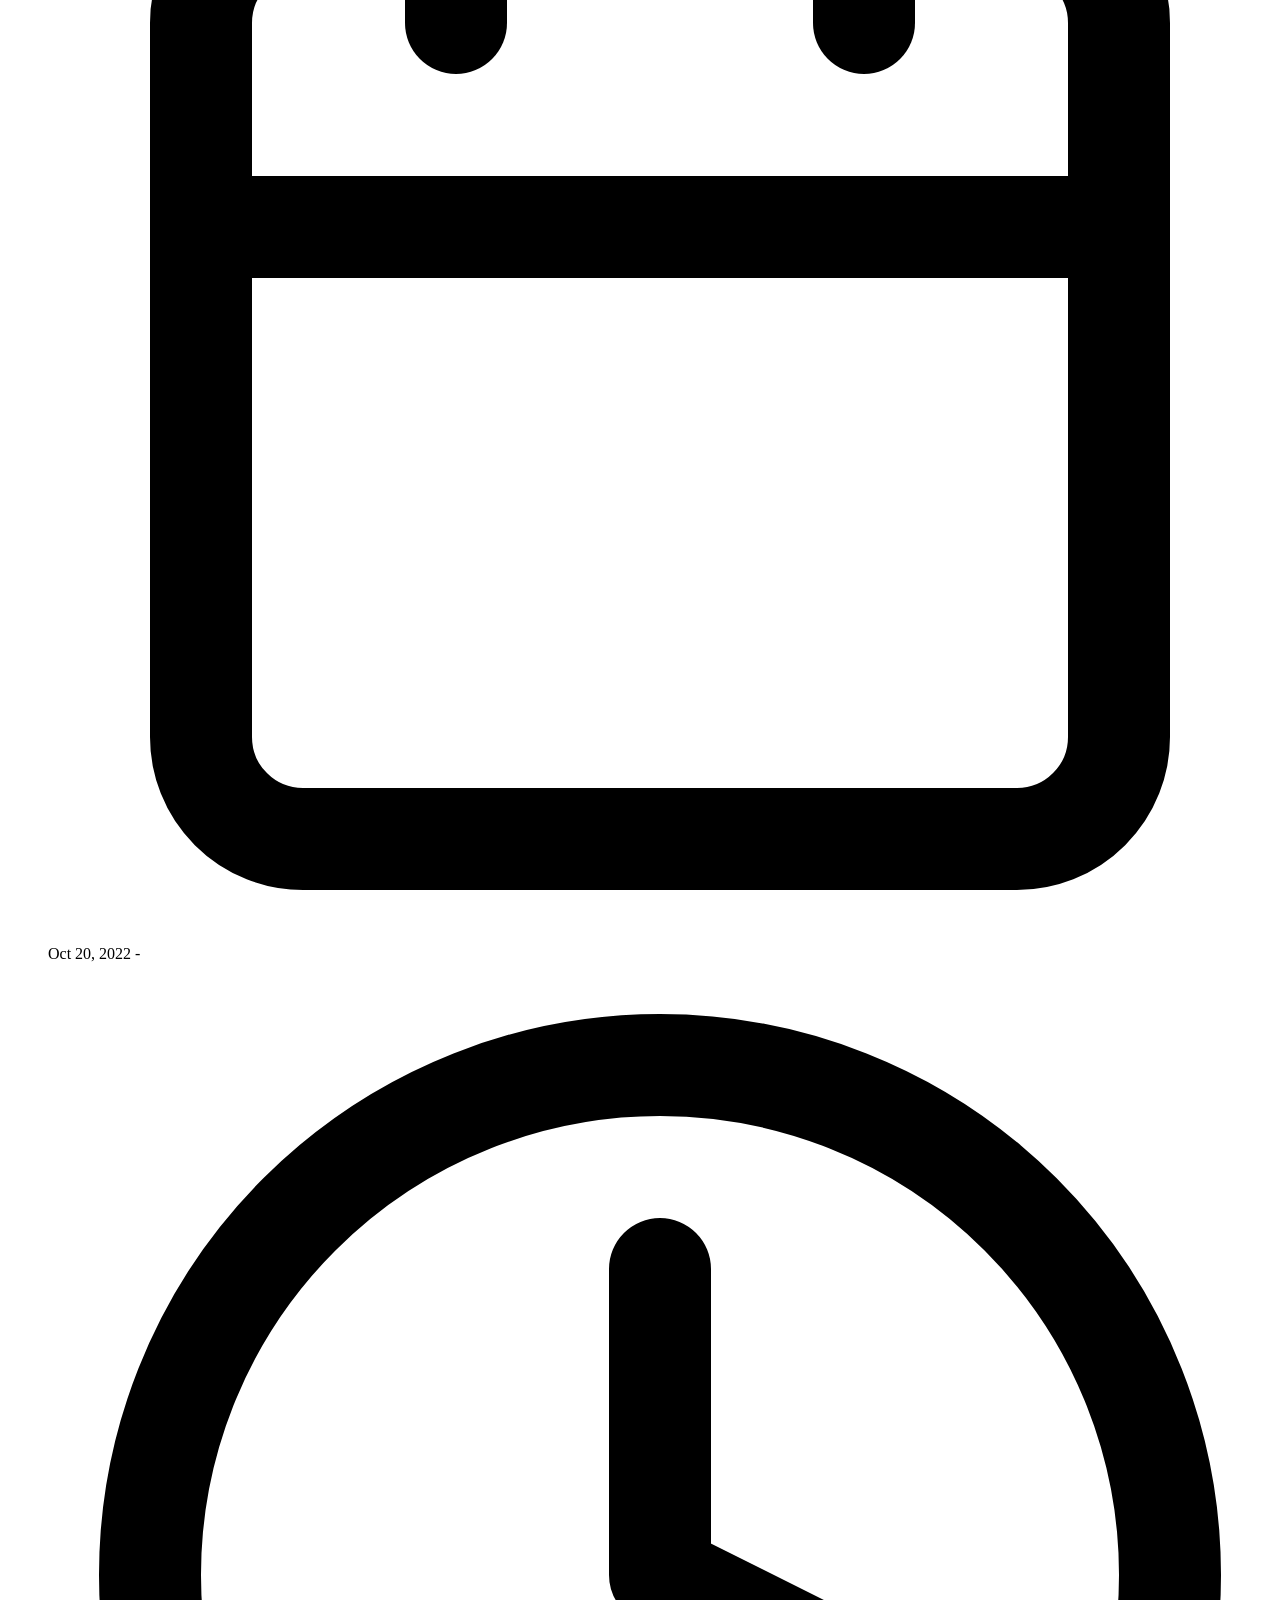
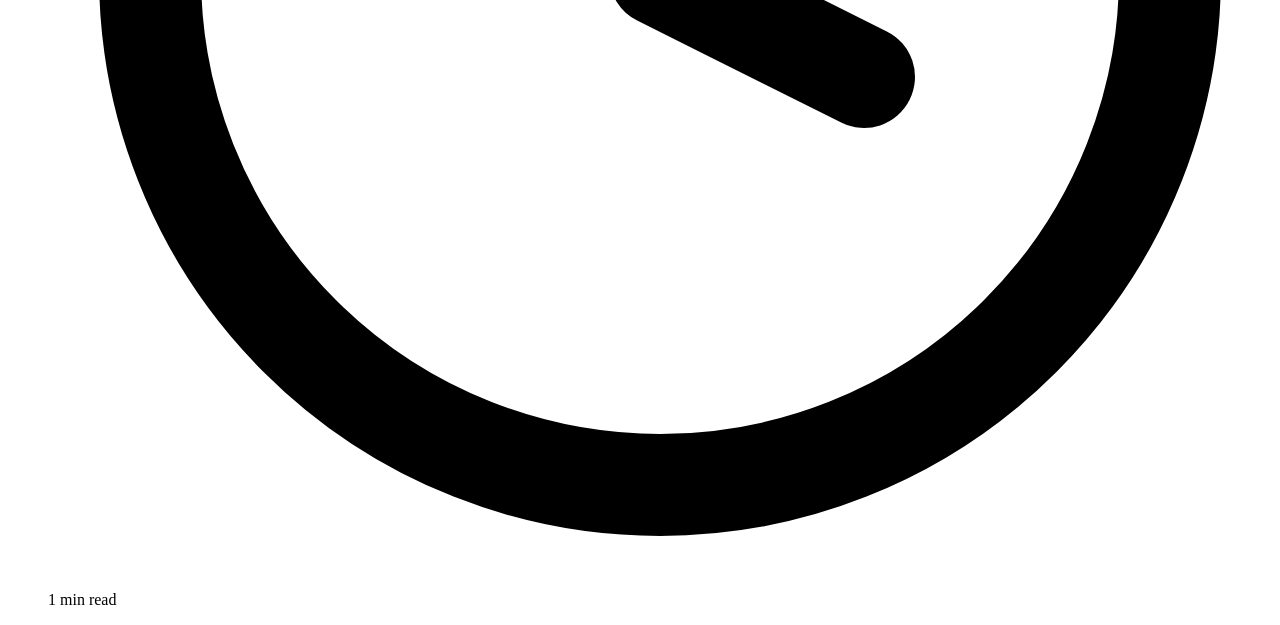
==== commit 3985ac4c: "deploy: 74edf990b2f87d2d1adf75db267c304e39f628cd" ====
--- a/index.html
+++ b/index.html
@@ -1,17 +1,17 @@
 <!doctype html><html lang=en-us><head><title>Alexandra Hollins</title>
-<link rel="shortcut icon" href=/favicon.ico><meta charset=utf-8><meta name=generator content="Hugo 0.136.2"><meta name=viewport content="width=device-width,initial-scale=1"><meta name=author content="Alexandra"><meta name=description content="I am working with #PowerBi #PowerApps #PowerPlatform"><link rel=stylesheet href=/css/main.min.7941b1f2ca80e45306a956725f062b905b479923d307d8981dcb954a80700f4e.css><link rel=alternate type=application/rss+xml href=https://alexandra.hollins.io/index.xml title="Alexandra Hollins"><meta name=twitter:card content="summary"><meta name=twitter:title content="Alexandra Hollins"><meta name=twitter:description content="I am working with #PowerBi #PowerApps #PowerPlatform"><meta property="og:url" content="https://alexandra.hollins.io/"><meta property="og:site_name" content="Alexandra Hollins"><meta property="og:title" content="Alexandra Hollins"><meta property="og:description" content="I am working with #PowerBi #PowerApps #PowerPlatform"><meta property="og:locale" content="en_us"><meta property="og:type" content="website"></head><body><header class=app-header><a href=https://alexandra.hollins.io/><img class=app-header-avatar src=/avatar%20profile%20photo.png alt=Alexandra></a>
+<link rel="shortcut icon" href=/favicon.ico><meta charset=utf-8><meta name=generator content="Hugo 0.136.2"><meta name=viewport content="width=device-width,initial-scale=1"><meta name=author content="Alexandra"><meta name=description content="I am working with #PowerBi #PowerApps #PowerPlatform"><link rel=stylesheet href=/content/css/main.min.7941b1f2ca80e45306a956725f062b905b479923d307d8981dcb954a80700f4e.css><link rel=alternate type=application/rss+xml href=https://alexandra.hollins.io/content/index.xml title="Alexandra Hollins"><meta name=twitter:card content="summary"><meta name=twitter:title content="Alexandra Hollins"><meta name=twitter:description content="I am working with #PowerBi #PowerApps #PowerPlatform"><meta property="og:url" content="https://alexandra.hollins.io/content/"><meta property="og:site_name" content="Alexandra Hollins"><meta property="og:title" content="Alexandra Hollins"><meta property="og:description" content="I am working with #PowerBi #PowerApps #PowerPlatform"><meta property="og:locale" content="en_us"><meta property="og:type" content="website"></head><body><header class=app-header><a href=https://alexandra.hollins.io/content/><img class=app-header-avatar src=/content/avatar%20profile%20photo.png alt=Alexandra></a>
 <span class=app-header-title>Alexandra Hollins</span><p>I am working with #PowerBi #PowerApps #PowerPlatform</p><div class=app-header-social><a href=https://github.com/alexandrahollins target=_blank rel="noreferrer noopener me"><svg class="icon icon-github" viewBox="0 0 24 24" fill="none" stroke="currentcolor" stroke-width="2" stroke-linecap="round" stroke-linejoin="round"><title>github</title><path d="M9 19c-5 1.5-5-2.5-7-3m14 6v-3.87a3.37 3.37.0 00-.94-2.61c3.14-.35 6.44-1.54 6.44-7A5.44 5.44.0 0020 4.77 5.07 5.07.0 0019.91 1S18.73.65 16 2.48a13.38 13.38.0 00-7 0C6.27.65 5.09 1 5.09 1A5.07 5.07.0 005 4.77 5.44 5.44.0 003.5 8.55c0 5.42 3.3 6.61 6.44 7A3.37 3.37.0 009 18.13V22"/></svg>
-</a><a href=https://www.linkedin.com/in/alexandrahollins/ target=_blank rel="noreferrer noopener me"><svg class="icon icon-linkedin" viewBox="0 0 24 24" fill="none" stroke="currentcolor" stroke-width="2" stroke-linecap="round" stroke-linejoin="round"><title>linkedin</title><path d="M16 8a6 6 0 016 6v7h-4v-7a2 2 0 00-2-2 2 2 0 00-2 2v7h-4v-7a6 6 0 016-6z"/><rect x="2" y="9" width="4" height="12"/><circle cx="4" cy="4" r="2"/></svg></a></div></header><main class=app-container><article><h1>Alexandra Hollins</h1><ul class=posts-list><li class=posts-list-item><a class=posts-list-item-title href=https://alexandra.hollins.io/posts/03-power-up-program-final-challenge/>Power Up Program Final Challenge</a>
+</a><a href=https://www.linkedin.com/in/alexandrahollins/ target=_blank rel="noreferrer noopener me"><svg class="icon icon-linkedin" viewBox="0 0 24 24" fill="none" stroke="currentcolor" stroke-width="2" stroke-linecap="round" stroke-linejoin="round"><title>linkedin</title><path d="M16 8a6 6 0 016 6v7h-4v-7a2 2 0 00-2-2 2 2 0 00-2 2v7h-4v-7a6 6 0 016-6z"/><rect x="2" y="9" width="4" height="12"/><circle cx="4" cy="4" r="2"/></svg></a></div></header><main class=app-container><article><h1>Alexandra Hollins</h1><ul class=posts-list><li class=posts-list-item><a class=posts-list-item-title href=https://alexandra.hollins.io/content/posts/03-power-up-program-final-challenge/>Power Up Program Final Challenge</a>
 <span class=posts-list-item-description><svg class="icon icon-calendar" viewBox="0 0 24 24" fill="none" stroke="currentcolor" stroke-width="2" stroke-linecap="round" stroke-linejoin="round"><title>calendar</title><rect x="3" y="4" width="18" height="18" rx="2" ry="2"/><line x1="16" y1="2" x2="16" y2="6"/><line x1="8" y1="2" x2="8" y2="6"/><line x1="3" y1="10" x2="21" y2="10"/></svg>
 Dec 1, 2023
 <span class=posts-list-item-separator>-</span>
 <svg class="icon icon-clock" viewBox="0 0 24 24" fill="none" stroke="currentcolor" stroke-width="2" stroke-linecap="round" stroke-linejoin="round"><title>clock</title><circle cx="12" cy="12" r="10"/><polyline points="12 6 12 12 16 14"/></svg>
-0 min read</span></li><li class=posts-list-item><a class=posts-list-item-title href=https://alexandra.hollins.io/posts/02-power-bi-report-covid-19-europe-deaths/>Power BI report: Covid-19 Europe Deaths</a>
+0 min read</span></li><li class=posts-list-item><a class=posts-list-item-title href=https://alexandra.hollins.io/content/posts/02-power-bi-report-covid-19-europe-deaths/>Power BI report: Covid-19 Europe Deaths</a>
 <span class=posts-list-item-description><svg class="icon icon-calendar" viewBox="0 0 24 24" fill="none" stroke="currentcolor" stroke-width="2" stroke-linecap="round" stroke-linejoin="round"><title>calendar</title><rect x="3" y="4" width="18" height="18" rx="2" ry="2"/><line x1="16" y1="2" x2="16" y2="6"/><line x1="8" y1="2" x2="8" y2="6"/><line x1="3" y1="10" x2="21" y2="10"/></svg>
 Nov 20, 2022
 <span class=posts-list-item-separator>-</span>
 <svg class="icon icon-clock" viewBox="0 0 24 24" fill="none" stroke="currentcolor" stroke-width="2" stroke-linecap="round" stroke-linejoin="round"><title>clock</title><circle cx="12" cy="12" r="10"/><polyline points="12 6 12 12 16 14"/></svg>
-1 min read</span></li><li class=posts-list-item><a class=posts-list-item-title href=https://alexandra.hollins.io/posts/01-power-bi-report-covid-19-united-kingdom-deaths/>Power BI report: Covid-19 United Kingdom Deaths</a>
+1 min read</span></li><li class=posts-list-item><a class=posts-list-item-title href=https://alexandra.hollins.io/content/posts/01-power-bi-report-covid-19-united-kingdom-deaths/>Power BI report: Covid-19 United Kingdom Deaths</a>
 <span class=posts-list-item-description><svg class="icon icon-calendar" viewBox="0 0 24 24" fill="none" stroke="currentcolor" stroke-width="2" stroke-linecap="round" stroke-linejoin="round"><title>calendar</title><rect x="3" y="4" width="18" height="18" rx="2" ry="2"/><line x1="16" y1="2" x2="16" y2="6"/><line x1="8" y1="2" x2="8" y2="6"/><line x1="3" y1="10" x2="21" y2="10"/></svg>
 Oct 20, 2022
 <span class=posts-list-item-separator>-</span>
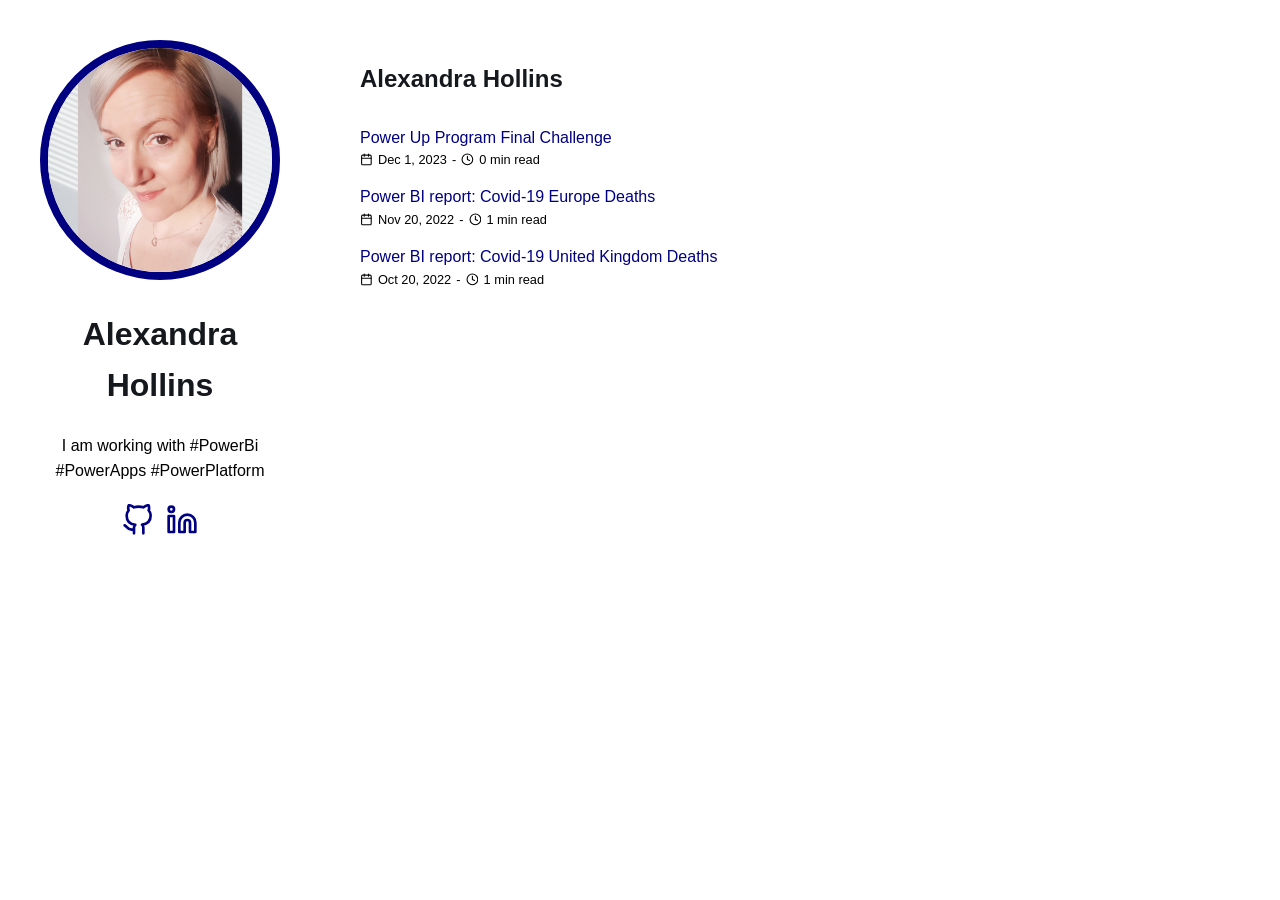
==== commit 96d99713: "deploy: 8658c4a6277f55e99041d43ce403bbf34fd8fae0" ====
--- a/index.html
+++ b/index.html
@@ -1,17 +1,17 @@
 <!doctype html><html lang=en-us><head><title>Alexandra Hollins</title>
-<link rel="shortcut icon" href=/favicon.ico><meta charset=utf-8><meta name=generator content="Hugo 0.136.2"><meta name=viewport content="width=device-width,initial-scale=1"><meta name=author content="Alexandra"><meta name=description content="I am working with #PowerBi #PowerApps #PowerPlatform"><link rel=stylesheet href=/content/css/main.min.7941b1f2ca80e45306a956725f062b905b479923d307d8981dcb954a80700f4e.css><link rel=alternate type=application/rss+xml href=https://alexandra.hollins.io/content/index.xml title="Alexandra Hollins"><meta name=twitter:card content="summary"><meta name=twitter:title content="Alexandra Hollins"><meta name=twitter:description content="I am working with #PowerBi #PowerApps #PowerPlatform"><meta property="og:url" content="https://alexandra.hollins.io/content/"><meta property="og:site_name" content="Alexandra Hollins"><meta property="og:title" content="Alexandra Hollins"><meta property="og:description" content="I am working with #PowerBi #PowerApps #PowerPlatform"><meta property="og:locale" content="en_us"><meta property="og:type" content="website"></head><body><header class=app-header><a href=https://alexandra.hollins.io/content/><img class=app-header-avatar src=/content/avatar%20profile%20photo.png alt=Alexandra></a>
+<link rel="shortcut icon" href=/favicon.ico><meta charset=utf-8><meta name=generator content="Hugo 0.136.2"><meta name=viewport content="width=device-width,initial-scale=1"><meta name=author content="Alexandra"><meta name=description content="I am working with #PowerBi #PowerApps #PowerPlatform"><link rel=stylesheet href=/css/main.min.7941b1f2ca80e45306a956725f062b905b479923d307d8981dcb954a80700f4e.css><link rel=alternate type=application/rss+xml href=https://alexandra.hollins.io/index.xml title="Alexandra Hollins"><meta name=twitter:card content="summary"><meta name=twitter:title content="Alexandra Hollins"><meta name=twitter:description content="I am working with #PowerBi #PowerApps #PowerPlatform"><meta property="og:url" content="https://alexandra.hollins.io/"><meta property="og:site_name" content="Alexandra Hollins"><meta property="og:title" content="Alexandra Hollins"><meta property="og:description" content="I am working with #PowerBi #PowerApps #PowerPlatform"><meta property="og:locale" content="en_us"><meta property="og:type" content="website"></head><body><header class=app-header><a href=https://alexandra.hollins.io/><img class=app-header-avatar src=/avatar%20profile%20photo.png alt=Alexandra></a>
 <span class=app-header-title>Alexandra Hollins</span><p>I am working with #PowerBi #PowerApps #PowerPlatform</p><div class=app-header-social><a href=https://github.com/alexandrahollins target=_blank rel="noreferrer noopener me"><svg class="icon icon-github" viewBox="0 0 24 24" fill="none" stroke="currentcolor" stroke-width="2" stroke-linecap="round" stroke-linejoin="round"><title>github</title><path d="M9 19c-5 1.5-5-2.5-7-3m14 6v-3.87a3.37 3.37.0 00-.94-2.61c3.14-.35 6.44-1.54 6.44-7A5.44 5.44.0 0020 4.77 5.07 5.07.0 0019.91 1S18.73.65 16 2.48a13.38 13.38.0 00-7 0C6.27.65 5.09 1 5.09 1A5.07 5.07.0 005 4.77 5.44 5.44.0 003.5 8.55c0 5.42 3.3 6.61 6.44 7A3.37 3.37.0 009 18.13V22"/></svg>
-</a><a href=https://www.linkedin.com/in/alexandrahollins/ target=_blank rel="noreferrer noopener me"><svg class="icon icon-linkedin" viewBox="0 0 24 24" fill="none" stroke="currentcolor" stroke-width="2" stroke-linecap="round" stroke-linejoin="round"><title>linkedin</title><path d="M16 8a6 6 0 016 6v7h-4v-7a2 2 0 00-2-2 2 2 0 00-2 2v7h-4v-7a6 6 0 016-6z"/><rect x="2" y="9" width="4" height="12"/><circle cx="4" cy="4" r="2"/></svg></a></div></header><main class=app-container><article><h1>Alexandra Hollins</h1><ul class=posts-list><li class=posts-list-item><a class=posts-list-item-title href=https://alexandra.hollins.io/content/posts/03-power-up-program-final-challenge/>Power Up Program Final Challenge</a>
+</a><a href=https://www.linkedin.com/in/alexandrahollins/ target=_blank rel="noreferrer noopener me"><svg class="icon icon-linkedin" viewBox="0 0 24 24" fill="none" stroke="currentcolor" stroke-width="2" stroke-linecap="round" stroke-linejoin="round"><title>linkedin</title><path d="M16 8a6 6 0 016 6v7h-4v-7a2 2 0 00-2-2 2 2 0 00-2 2v7h-4v-7a6 6 0 016-6z"/><rect x="2" y="9" width="4" height="12"/><circle cx="4" cy="4" r="2"/></svg></a></div></header><main class=app-container><article><h1>Alexandra Hollins</h1><ul class=posts-list><li class=posts-list-item><a class=posts-list-item-title href=https://alexandra.hollins.io/posts/03-power-up-program-final-challenge/>Power Up Program Final Challenge</a>
 <span class=posts-list-item-description><svg class="icon icon-calendar" viewBox="0 0 24 24" fill="none" stroke="currentcolor" stroke-width="2" stroke-linecap="round" stroke-linejoin="round"><title>calendar</title><rect x="3" y="4" width="18" height="18" rx="2" ry="2"/><line x1="16" y1="2" x2="16" y2="6"/><line x1="8" y1="2" x2="8" y2="6"/><line x1="3" y1="10" x2="21" y2="10"/></svg>
 Dec 1, 2023
 <span class=posts-list-item-separator>-</span>
 <svg class="icon icon-clock" viewBox="0 0 24 24" fill="none" stroke="currentcolor" stroke-width="2" stroke-linecap="round" stroke-linejoin="round"><title>clock</title><circle cx="12" cy="12" r="10"/><polyline points="12 6 12 12 16 14"/></svg>
-0 min read</span></li><li class=posts-list-item><a class=posts-list-item-title href=https://alexandra.hollins.io/content/posts/02-power-bi-report-covid-19-europe-deaths/>Power BI report: Covid-19 Europe Deaths</a>
+0 min read</span></li><li class=posts-list-item><a class=posts-list-item-title href=https://alexandra.hollins.io/posts/02-power-bi-report-covid-19-europe-deaths/>Power BI report: Covid-19 Europe Deaths</a>
 <span class=posts-list-item-description><svg class="icon icon-calendar" viewBox="0 0 24 24" fill="none" stroke="currentcolor" stroke-width="2" stroke-linecap="round" stroke-linejoin="round"><title>calendar</title><rect x="3" y="4" width="18" height="18" rx="2" ry="2"/><line x1="16" y1="2" x2="16" y2="6"/><line x1="8" y1="2" x2="8" y2="6"/><line x1="3" y1="10" x2="21" y2="10"/></svg>
 Nov 20, 2022
 <span class=posts-list-item-separator>-</span>
 <svg class="icon icon-clock" viewBox="0 0 24 24" fill="none" stroke="currentcolor" stroke-width="2" stroke-linecap="round" stroke-linejoin="round"><title>clock</title><circle cx="12" cy="12" r="10"/><polyline points="12 6 12 12 16 14"/></svg>
-1 min read</span></li><li class=posts-list-item><a class=posts-list-item-title href=https://alexandra.hollins.io/content/posts/01-power-bi-report-covid-19-united-kingdom-deaths/>Power BI report: Covid-19 United Kingdom Deaths</a>
+1 min read</span></li><li class=posts-list-item><a class=posts-list-item-title href=https://alexandra.hollins.io/posts/01-power-bi-report-covid-19-united-kingdom-deaths/>Power BI report: Covid-19 United Kingdom Deaths</a>
 <span class=posts-list-item-description><svg class="icon icon-calendar" viewBox="0 0 24 24" fill="none" stroke="currentcolor" stroke-width="2" stroke-linecap="round" stroke-linejoin="round"><title>calendar</title><rect x="3" y="4" width="18" height="18" rx="2" ry="2"/><line x1="16" y1="2" x2="16" y2="6"/><line x1="8" y1="2" x2="8" y2="6"/><line x1="3" y1="10" x2="21" y2="10"/></svg>
 Oct 20, 2022
 <span class=posts-list-item-separator>-</span>
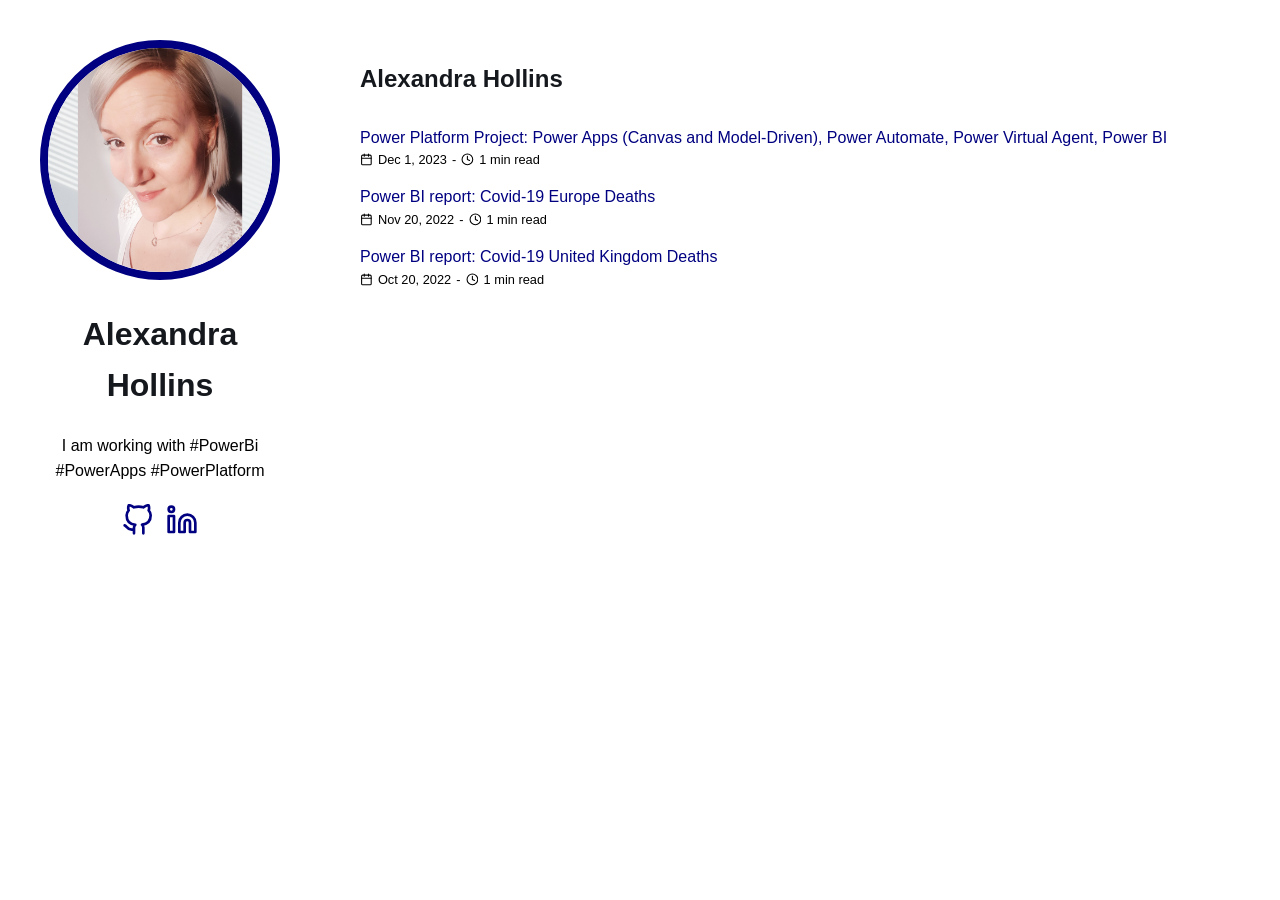
==== commit f90024a8: "deploy: 71b95e564d6f705eb82ed31147b4f10df5960db0" ====
--- a/index.html
+++ b/index.html
@@ -1,12 +1,12 @@
 <!doctype html><html lang=en-us><head><title>Alexandra Hollins</title>
-<link rel="shortcut icon" href=/favicon.ico><meta charset=utf-8><meta name=generator content="Hugo 0.136.2"><meta name=viewport content="width=device-width,initial-scale=1"><meta name=author content="Alexandra"><meta name=description content="I am working with #PowerBi #PowerApps #PowerPlatform"><link rel=stylesheet href=/css/main.min.7941b1f2ca80e45306a956725f062b905b479923d307d8981dcb954a80700f4e.css><link rel=alternate type=application/rss+xml href=https://alexandra.hollins.io/index.xml title="Alexandra Hollins"><meta name=twitter:card content="summary"><meta name=twitter:title content="Alexandra Hollins"><meta name=twitter:description content="I am working with #PowerBi #PowerApps #PowerPlatform"><meta property="og:url" content="https://alexandra.hollins.io/"><meta property="og:site_name" content="Alexandra Hollins"><meta property="og:title" content="Alexandra Hollins"><meta property="og:description" content="I am working with #PowerBi #PowerApps #PowerPlatform"><meta property="og:locale" content="en_us"><meta property="og:type" content="website"></head><body><header class=app-header><a href=https://alexandra.hollins.io/><img class=app-header-avatar src=/avatar%20profile%20photo.png alt=Alexandra></a>
+<link rel="shortcut icon" href=/favicon.ico><meta charset=utf-8><meta name=generator content="Hugo 0.136.3"><meta name=viewport content="width=device-width,initial-scale=1"><meta name=author content="Alexandra"><meta name=description content="I am working with #PowerBi #PowerApps #PowerPlatform"><link rel=stylesheet href=/css/main.min.7941b1f2ca80e45306a956725f062b905b479923d307d8981dcb954a80700f4e.css><link rel=alternate type=application/rss+xml href=https://alexandra.hollins.io/index.xml title="Alexandra Hollins"><meta name=twitter:card content="summary"><meta name=twitter:title content="Alexandra Hollins"><meta name=twitter:description content="I am working with #PowerBi #PowerApps #PowerPlatform"><meta property="og:url" content="https://alexandra.hollins.io/"><meta property="og:site_name" content="Alexandra Hollins"><meta property="og:title" content="Alexandra Hollins"><meta property="og:description" content="I am working with #PowerBi #PowerApps #PowerPlatform"><meta property="og:locale" content="en_us"><meta property="og:type" content="website"></head><body><header class=app-header><a href=https://alexandra.hollins.io/><img class=app-header-avatar src=/avatar%20profile%20photo.png alt=Alexandra></a>
 <span class=app-header-title>Alexandra Hollins</span><p>I am working with #PowerBi #PowerApps #PowerPlatform</p><div class=app-header-social><a href=https://github.com/alexandrahollins target=_blank rel="noreferrer noopener me"><svg class="icon icon-github" viewBox="0 0 24 24" fill="none" stroke="currentcolor" stroke-width="2" stroke-linecap="round" stroke-linejoin="round"><title>github</title><path d="M9 19c-5 1.5-5-2.5-7-3m14 6v-3.87a3.37 3.37.0 00-.94-2.61c3.14-.35 6.44-1.54 6.44-7A5.44 5.44.0 0020 4.77 5.07 5.07.0 0019.91 1S18.73.65 16 2.48a13.38 13.38.0 00-7 0C6.27.65 5.09 1 5.09 1A5.07 5.07.0 005 4.77 5.44 5.44.0 003.5 8.55c0 5.42 3.3 6.61 6.44 7A3.37 3.37.0 009 18.13V22"/></svg>
-</a><a href=https://www.linkedin.com/in/alexandrahollins/ target=_blank rel="noreferrer noopener me"><svg class="icon icon-linkedin" viewBox="0 0 24 24" fill="none" stroke="currentcolor" stroke-width="2" stroke-linecap="round" stroke-linejoin="round"><title>linkedin</title><path d="M16 8a6 6 0 016 6v7h-4v-7a2 2 0 00-2-2 2 2 0 00-2 2v7h-4v-7a6 6 0 016-6z"/><rect x="2" y="9" width="4" height="12"/><circle cx="4" cy="4" r="2"/></svg></a></div></header><main class=app-container><article><h1>Alexandra Hollins</h1><ul class=posts-list><li class=posts-list-item><a class=posts-list-item-title href=https://alexandra.hollins.io/posts/03-power-up-program-final-challenge/>Power Up Program Final Challenge</a>
+</a><a href=https://www.linkedin.com/in/alexandrahollins/ target=_blank rel="noreferrer noopener me"><svg class="icon icon-linkedin" viewBox="0 0 24 24" fill="none" stroke="currentcolor" stroke-width="2" stroke-linecap="round" stroke-linejoin="round"><title>linkedin</title><path d="M16 8a6 6 0 016 6v7h-4v-7a2 2 0 00-2-2 2 2 0 00-2 2v7h-4v-7a6 6 0 016-6z"/><rect x="2" y="9" width="4" height="12"/><circle cx="4" cy="4" r="2"/></svg></a></div></header><main class=app-container><article><h1>Alexandra Hollins</h1><ul class=posts-list><li class=posts-list-item><a class=posts-list-item-title href=https://alexandra.hollins.io/posts/03-power-up-program-final-challenge/>Power Platform Project: Power Apps (Canvas and Model-Driven), Power Automate, Power Virtual Agent, Power BI</a>
 <span class=posts-list-item-description><svg class="icon icon-calendar" viewBox="0 0 24 24" fill="none" stroke="currentcolor" stroke-width="2" stroke-linecap="round" stroke-linejoin="round"><title>calendar</title><rect x="3" y="4" width="18" height="18" rx="2" ry="2"/><line x1="16" y1="2" x2="16" y2="6"/><line x1="8" y1="2" x2="8" y2="6"/><line x1="3" y1="10" x2="21" y2="10"/></svg>
 Dec 1, 2023
 <span class=posts-list-item-separator>-</span>
 <svg class="icon icon-clock" viewBox="0 0 24 24" fill="none" stroke="currentcolor" stroke-width="2" stroke-linecap="round" stroke-linejoin="round"><title>clock</title><circle cx="12" cy="12" r="10"/><polyline points="12 6 12 12 16 14"/></svg>
-0 min read</span></li><li class=posts-list-item><a class=posts-list-item-title href=https://alexandra.hollins.io/posts/02-power-bi-report-covid-19-europe-deaths/>Power BI report: Covid-19 Europe Deaths</a>
+1 min read</span></li><li class=posts-list-item><a class=posts-list-item-title href=https://alexandra.hollins.io/posts/02-power-bi-report-covid-19-europe-deaths/>Power BI report: Covid-19 Europe Deaths</a>
 <span class=posts-list-item-description><svg class="icon icon-calendar" viewBox="0 0 24 24" fill="none" stroke="currentcolor" stroke-width="2" stroke-linecap="round" stroke-linejoin="round"><title>calendar</title><rect x="3" y="4" width="18" height="18" rx="2" ry="2"/><line x1="16" y1="2" x2="16" y2="6"/><line x1="8" y1="2" x2="8" y2="6"/><line x1="3" y1="10" x2="21" y2="10"/></svg>
 Nov 20, 2022
 <span class=posts-list-item-separator>-</span>
